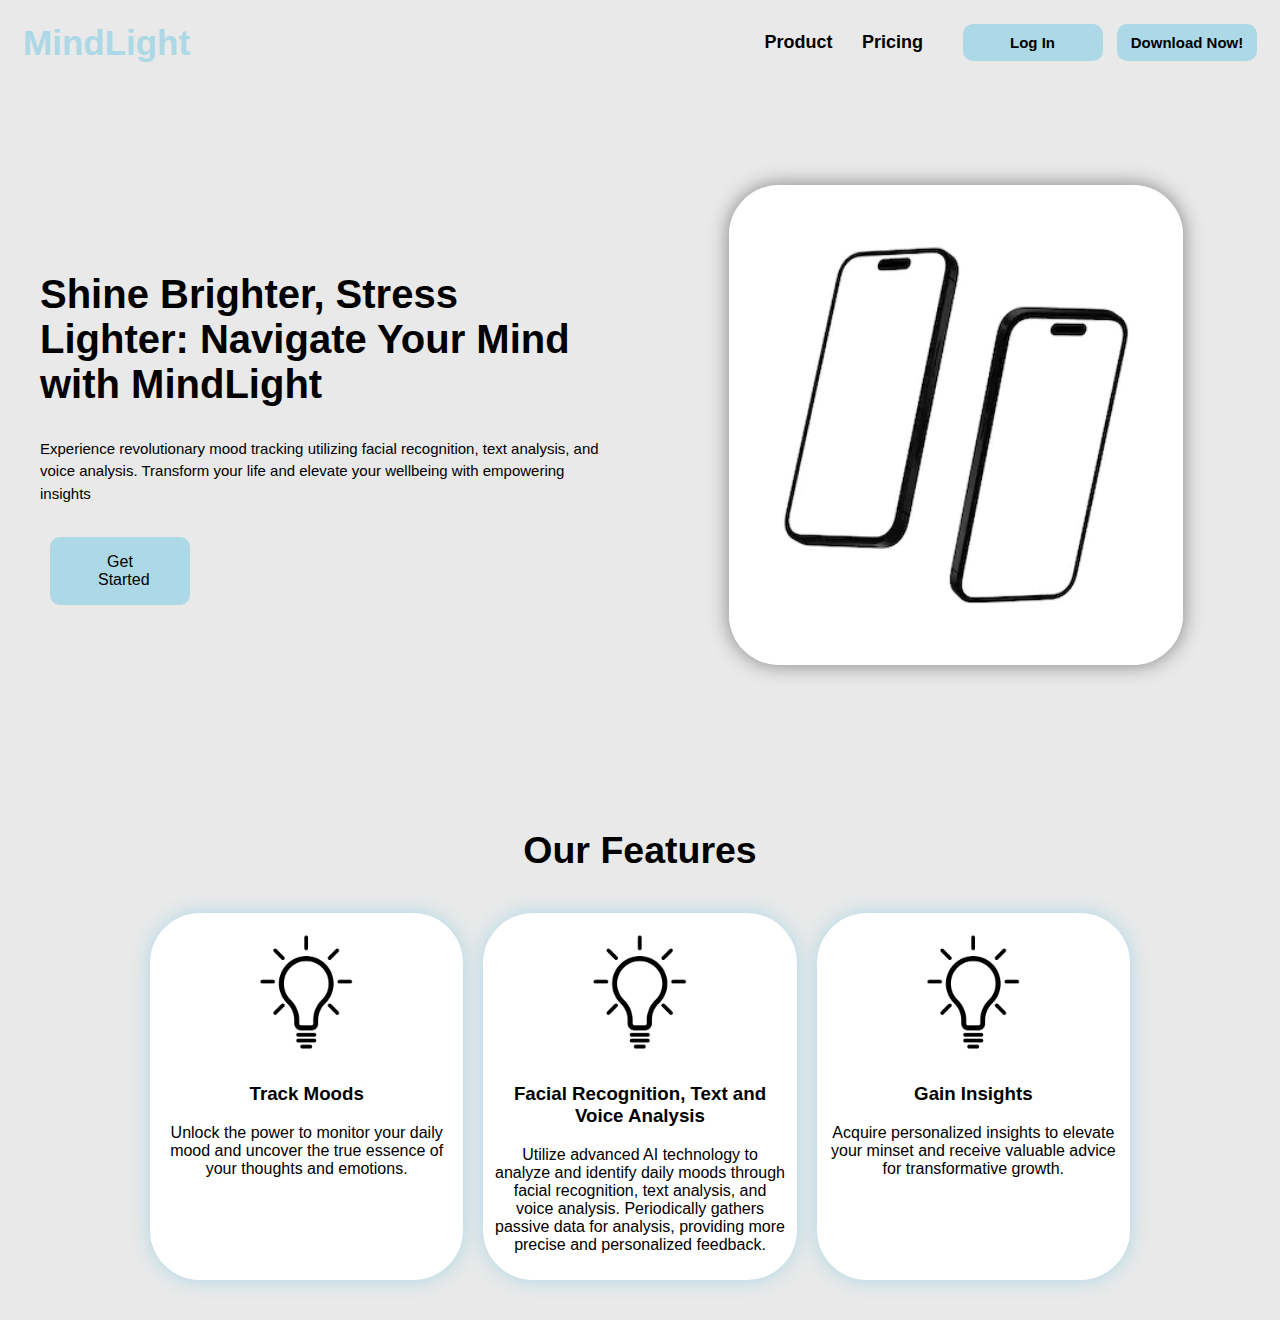
==== index.html @ 26758ea5 "updated" ====
<!DOCTYPE html>
<html>
<head>
    <link rel="stylesheet" href="styles.css">
</head>
<body>
    <nav class = "navbar">
        <div class = "navdiv">
            <div class = "logo"><a href = "#">MindLight</a>  </div>
            <ul>
                <li><a href = "#">Product</a></li>
                <li><a href = "#">Pricing</a></li>
                <button><a href = "#">Log In</a></button>
                <button><a href = "#">Download Now!</a></button>
            </ul>
        </div>
    </nav>

    <section class = "hero">
        <div class = "hero-container">
            <div class = "column-left">
                <h1>Shine Brighter, Stress Lighter: Navigate Your Mind with MindLight</h1>
                <p>Experience revolutionary mood tracking utilizing facial recognition, text analysis, and voice analysis. Transform your life and elevate your wellbeing with empowering insights</p>
                <button>Get Started</button>
            </div>
            <div class = "column-right">
                <img src ="images/iphone nontransparent.webp" alt = "mockup" class = "hero-image"/>
            </div>
        </div>
    </section>

    <div class = "wrapper">
        <header>
            <h2>Our Features</h2>
        </header>
        <section class = "columns">
            <div class = "column">
                <img src = "images/lightbulb transparent.png" alt = "lightbulb 2" class = "lightbulb-image"/>
                <h3>Track Moods</h3>
                <p>Unlock the power to monitor your daily mood and uncover the true essence of your thoughts and emotions. </p>
            </div>
            <div class = "column">
                <img src = "images/lightbulb transparent.png" alt = "lightbulb 1" class = "lightbulb-image"/>
                <h3>Facial Recognition, Text and Voice Analysis</h3>
                <p>Utilize advanced AI technology to analyze and identify daily moods through facial recognition, text analysis, and voice analysis. Periodically gathers passive data for analysis, providing more precise and personalized feedback.</p>
            </div>
            
            <div class = "column">
                <img src = "images/lightbulb transparent.png" alt = "lightbulb 3" class = "lightbulb-image"/>
                <h3>Gain Insights</h3>
                <p>Acquire personalized insights to elevate your minset and receive valuable advice for transformative growth.</p>
            </div>
        </section>
    </div>
    

</body>
</html>
---- styles.css ----
body {
    background-color: #E9E9E9;
}    
*{
    text-decoration: none;
    /* margin: 0; */
    /* padding: 0; */
    font-family:'Trebuchet MS', 'Lucida Sans Unicode', 'Lucida Grande', 'Lucida Sans', Arial, sans-serif ;
}
.navbar {
    /* background: white; */
    font-family:'Trebuchet MS', 'Lucida Sans Unicode', 'Lucida Grande', 'Lucida Sans', Arial, sans-serif;
    padding-right: 15px;
    padding-left: 15px;
}
.navdiv {
    display: flex;
    align-items: center;
    justify-content: space-between;
}
.logo a{
    font-size: 35px;
    font-weight: 600;
    color: lightblue;
}
li{
    list-style: none;
    display: inline-block;
}
li a{
    color: black;
    font-size: 18px;
    font-weight: bold;
    margin-right: 25px;
}
button{
    background-color: lightblue;
    margin-left: 10px;
    border-radius: 10px;
    padding: 10px;
    width: 140px;
    border: none;
}
button a{
    color: black;
    font-weight: bold;
    font-size: 15px;
}

.hero {
    /* background: white; */
}
.hero-container {
    display: grid;
    grid-template-columns: 1fr 1fr;
    height: 600px;
    padding: 3rem calc((100vw - 1300px) / 2);
    /* border: solid; */
}
.column-left {
    display: flex;
    flex-direction: column;
    justify-content: center;
    align-items: flex-start;
    color: black;
    padding: 0rem 2rem;
}
.column-left h1{
    margin-bottom: 1rem;
    font-size: 40px;
    font-weight: bold;
}
.column-left p{
    margin-bottom: 2rem;
    font-size: 15px;
    line-height: 1.5;
}
.column-left button{
    padding: 1rem 3rem;
    font-size: 1rem;
    border: none;
    color: black;
    background: lightblue;
    cursor: pointer;
    border: 50px;
    
}
.column-left button:hover{
    background: darkblue;
    color: white;
}
/* button {
    padding: 1rem 3rem;
    font-size: 1rem;
    border: none;
    color: black;
    background: lightblue;
    cursor: pointer;
    border: 50px;
} */
/* button:hover {
    background: darkblue;
    color: white;
} */
.column-right{
    display: flex;
    justify-content: center;
    align-items: center;
    padding: 0rem 2rem;
    /* border-style: solid; */
}
.hero-image {
    width: 80%;
    height: 80%;
    box-shadow: 0px 0px 20px gray;
    border-radius: 50px;
}

@media screen and (max-width: 100px){
    .hero-container {
        grid-template-columns: 1fr;
    }
}

.wrapper {
    padding: 5px;
    max-width: 1000px;
    width: 95%;
    margin: 20px auto;
}

.wrapper header{
    padding: 0 15px;
    text-align: center;
    font-size: 25px;
}
.columns {
    display: flex;
    flex-flow: row wrap;
    justify-content: center;
    margin: 5px 0
}
.column {
    flex: 1;
    margin: 10px;
    padding: 10px;
    text-align: center;
    background: white;
    transition: 0.3s;
    border-radius: 50px;
    box-shadow: 0px 0px 20px lightblue;
}
.column h3{
    justify-content: center;

}
.lightbulb-image {
    width: 40%;
}
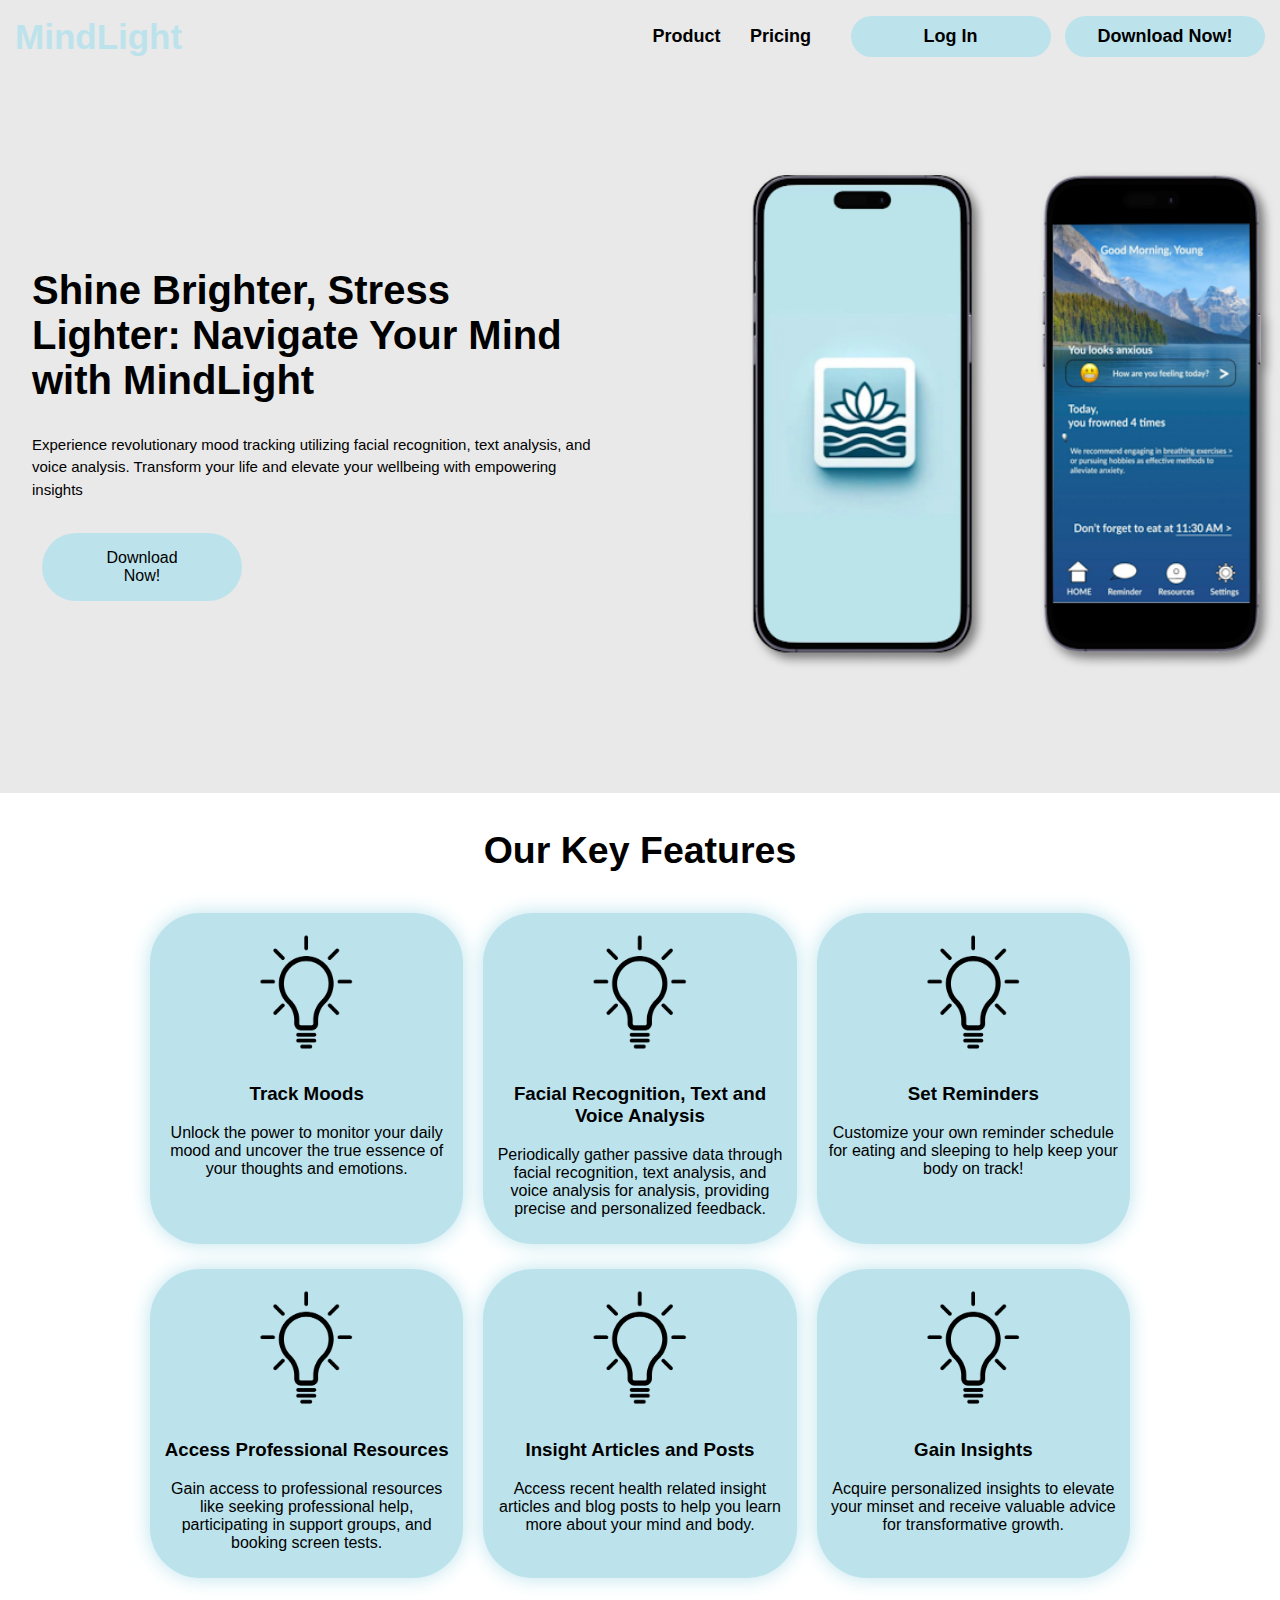
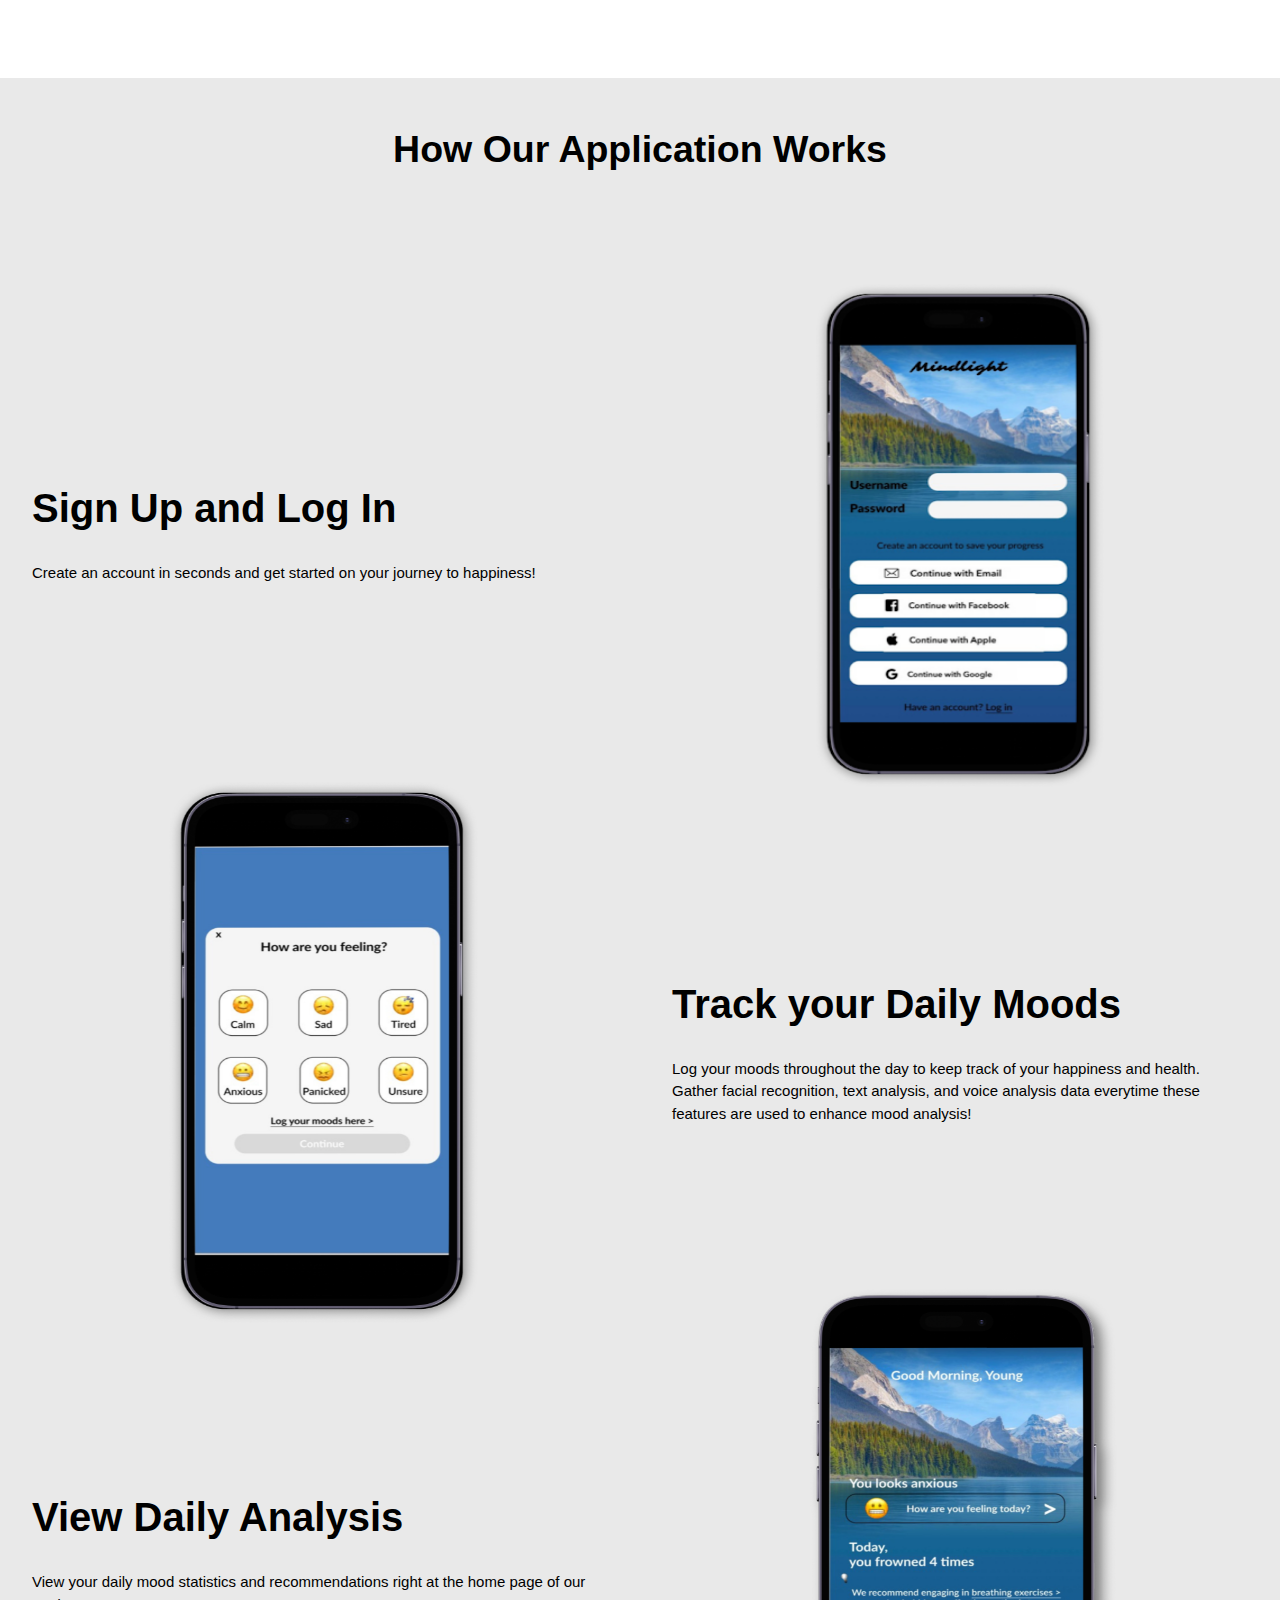
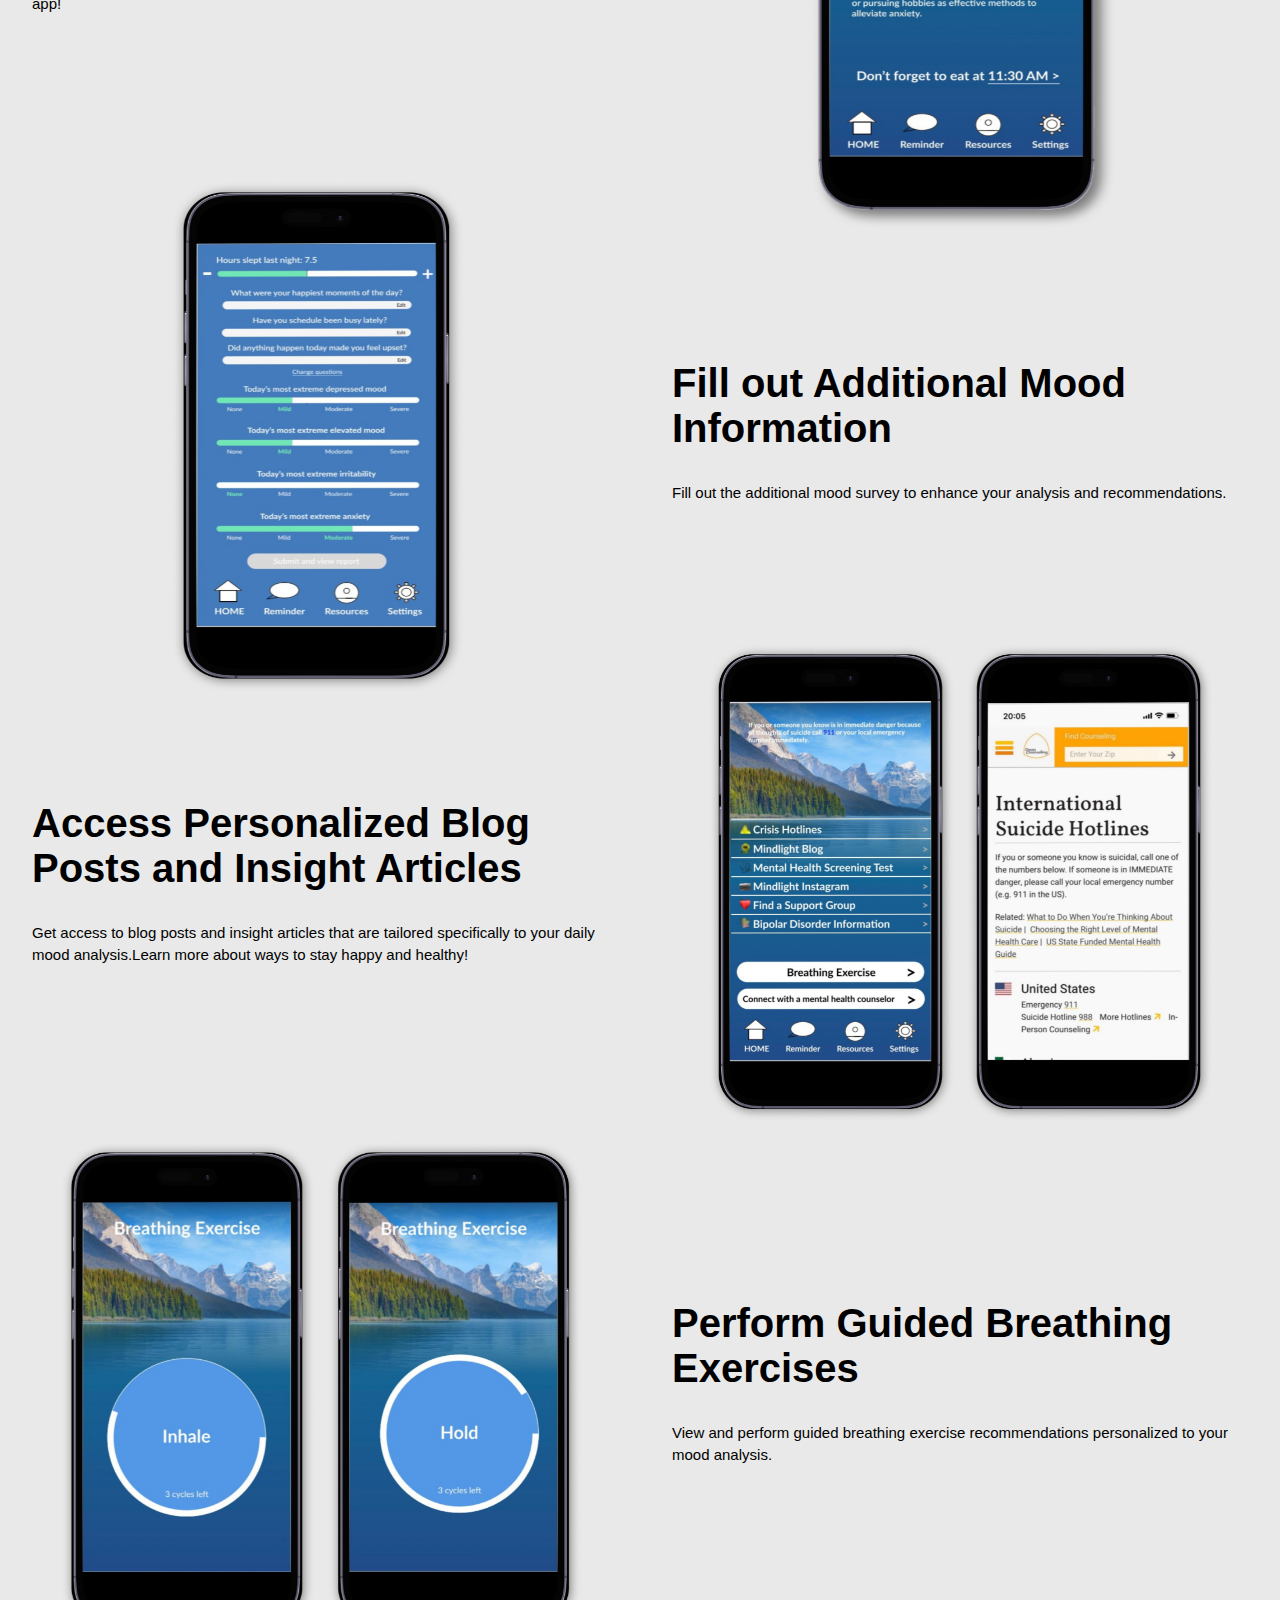
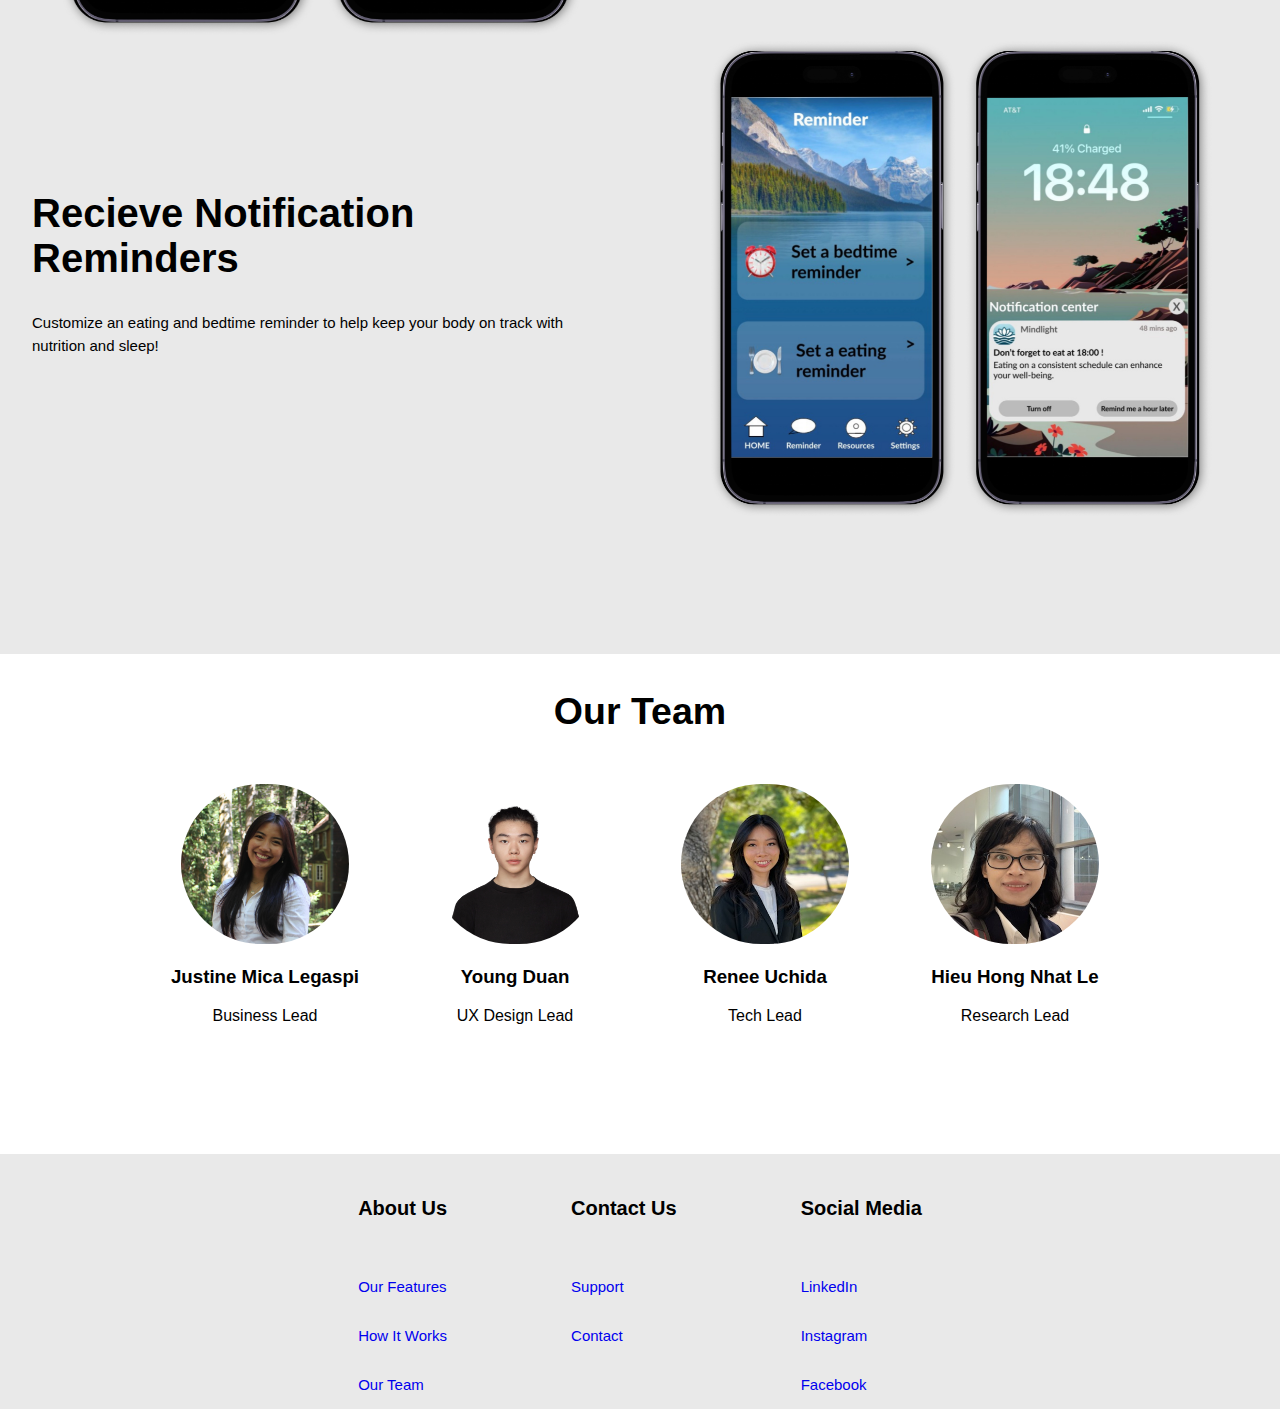
==== commit 828ba956: "updated" ====
--- a/index.html
+++ b/index.html
@@ -1,58 +1,326 @@
 <!DOCTYPE html>
 <html>
-<head>
-    <link rel="stylesheet" href="styles.css">
-</head>
-<body>
-    <nav class = "navbar">
-        <div class = "navdiv">
-            <div class = "logo"><a href = "#">MindLight</a>  </div>
-            <ul>
-                <li><a href = "#">Product</a></li>
-                <li><a href = "#">Pricing</a></li>
-                <button><a href = "#">Log In</a></button>
-                <button><a href = "#">Download Now!</a></button>
-            </ul>
-        </div>
+  <head>
+    <link rel="stylesheet" href="CSS/styles.css" />
+  </head>
+  <body>
+    <nav class="navbar">
+      <div class="navdiv">
+        <div class="logo"><a href="#">MindLight</a></div>
+        <ul>
+          <li><a href="#">Product</a></li>
+          <li><a href="#">Pricing</a></li>
+          <button><a href="#">Log In</a></button>
+          <button><a href="#">Download Now!</a></button>
+        </ul>
+      </div>
     </nav>
 
-    <section class = "hero">
-        <div class = "hero-container">
-            <div class = "column-left">
-                <h1>Shine Brighter, Stress Lighter: Navigate Your Mind with MindLight</h1>
-                <p>Experience revolutionary mood tracking utilizing facial recognition, text analysis, and voice analysis. Transform your life and elevate your wellbeing with empowering insights</p>
-                <button>Get Started</button>
-            </div>
-            <div class = "column-right">
-                <img src ="images/iphone nontransparent.webp" alt = "mockup" class = "hero-image"/>
-            </div>
-        </div>
+    <section class="hero">
+      <div class="hero-container">
+        <div class="column-left">
+          <h1>
+            Shine Brighter, Stress Lighter: Navigate Your Mind with MindLight
+          </h1>
+          <p>
+            Experience revolutionary mood tracking utilizing facial recognition,
+            text analysis, and voice analysis. Transform your life and elevate
+            your wellbeing with empowering insights
+          </p>
+          <button>Download Now!</button>
+        </div>
+        <div class="column-right">
+          <img
+            src="images/mindlight hero.png"
+            alt="mockup"
+            class="hero-image"
+          />
+        </div>
+      </div>
     </section>
 
-    <div class = "wrapper">
+    <div class="container">
+      <div class="wrapper">
         <header>
-            <h2>Our Features</h2>
+          <h2>Our Key Features</h2>
         </header>
-        <section class = "columns">
-            <div class = "column">
-                <img src = "images/lightbulb transparent.png" alt = "lightbulb 2" class = "lightbulb-image"/>
-                <h3>Track Moods</h3>
-                <p>Unlock the power to monitor your daily mood and uncover the true essence of your thoughts and emotions. </p>
-            </div>
-            <div class = "column">
-                <img src = "images/lightbulb transparent.png" alt = "lightbulb 1" class = "lightbulb-image"/>
-                <h3>Facial Recognition, Text and Voice Analysis</h3>
-                <p>Utilize advanced AI technology to analyze and identify daily moods through facial recognition, text analysis, and voice analysis. Periodically gathers passive data for analysis, providing more precise and personalized feedback.</p>
-            </div>
-            
-            <div class = "column">
-                <img src = "images/lightbulb transparent.png" alt = "lightbulb 3" class = "lightbulb-image"/>
-                <h3>Gain Insights</h3>
-                <p>Acquire personalized insights to elevate your minset and receive valuable advice for transformative growth.</p>
-            </div>
+        <section class="columns">
+          <div class="column">
+            <img
+              src="images/lightbulb transparent.png"
+              alt="lightbulb 2"
+              class="lightbulb-image"
+            />
+            <h3>Track Moods</h3>
+            <p>
+              Unlock the power to monitor your daily mood and uncover the true
+              essence of your thoughts and emotions.
+            </p>
+          </div>
+          <div class="column">
+            <img
+              src="images/lightbulb transparent.png"
+              alt="lightbulb 1"
+              class="lightbulb-image"
+            />
+            <h3>Facial Recognition, Text and Voice Analysis</h3>
+            <p>
+              Periodically gather passive data through facial recognition, text
+              analysis, and voice analysis for analysis, providing precise and
+              personalized feedback.
+            </p>
+          </div>
+
+          <div class="column">
+            <img
+              src="images/lightbulb transparent.png"
+              alt="lightbulb 3"
+              class="lightbulb-image"
+            />
+            <h3>Set Reminders</h3>
+            <p>
+              Customize your own reminder schedule for eating and sleeping to
+              help keep your body on track!
+            </p>
+          </div>
         </section>
+
+        <section class="columns">
+          <div class="column">
+            <img
+              src="images/lightbulb transparent.png"
+              alt="lightbulb 2"
+              class="lightbulb-image"
+            />
+            <h3>Access Professional Resources</h3>
+            <p>
+              Gain access to professional resources like seeking professional
+              help, participating in support groups, and booking screen tests.
+            </p>
+          </div>
+          <div class="column">
+            <img
+              src="images/lightbulb transparent.png"
+              alt="lightbulb 1"
+              class="lightbulb-image"
+            />
+            <h3>Insight Articles and Posts</h3>
+            <p>
+              Access recent health related insight articles and blog posts to
+              help you learn more about your mind and body.
+            </p>
+          </div>
+
+          <div class="column">
+            <img
+              src="images/lightbulb transparent.png"
+              alt="lightbulb 3"
+              class="lightbulb-image"
+            />
+            <h3>Gain Insights</h3>
+            <p>
+              Acquire personalized insights to elevate your minset and receive
+              valuable advice for transformative growth.
+            </p>
+          </div>
+        </section>
+      </div>
     </div>
-    
-
-</body>
-</html>+
+    <section class="flow">
+      <header>
+        <h2>How Our Application Works</h2>
+      </header>
+      <div class="flow-container">
+        <div class="flow-left">
+          <h1>Sign Up and Log In</h1>
+          <p>
+            Create an account in seconds and get started on your journey to
+            happiness!
+          </p>
+        </div>
+        <div class="flow-right">
+          <img
+            src="images/mindlight login screenshot.png"
+            alt="mockup"
+            class="flow-image"
+          />
+        </div>
+      </div>
+
+      <div class="flow-container">
+        <div class="flow-right">
+          <img
+            src="images/mindlight track.png"
+            alt="mockup"
+            class="flow-image"
+          />
+        </div>
+        <div class="flow-left">
+          <h1>Track your Daily Moods</h1>
+          <p>
+            Log your moods throughout the day to keep track of your happiness
+            and health. Gather facial recognition, text analysis, and voice
+            analysis data everytime these features are used to enhance mood
+            analysis!
+          </p>
+        </div>
+      </div>
+
+      <div class="flow-container">
+        <div class="flow-left">
+          <h1>View Daily Analysis</h1>
+          <p>
+            View your daily mood statistics and recommendations right at the
+            home page of our app!
+          </p>
+        </div>
+        <div class="flow-right">
+          <img
+            src="images/mindlight homescreen screenshot.png"
+            alt="mockup"
+            class="flow-image"
+          />
+        </div>
+      </div>
+
+      <div class="flow-container">
+        <div class="flow-right">
+          <img
+            src="images/mindlight extra survey screenshot.png"
+            alt="mockup"
+            class="flow-image"
+          />
+        </div>
+        <div class="flow-left">
+          <h1>Fill out Additional Mood Information</h1>
+          <p>
+            Fill out the additional mood survey to enhance your analysis and
+            recommendations.
+          </p>
+        </div>
+      </div>
+
+      <div class="flow-container">
+        <div class="flow-left">
+          <h1>Access Personalized Blog Posts and Insight Articles</h1>
+          <p>
+            Get access to blog posts and insight articles that are tailored
+            specifically to your daily mood analysis.Learn more about ways to
+            stay happy and healthy!
+          </p>
+        </div>
+        <div class="flow-right">
+          <img
+            src="images/mindlight resources screenshot.png"
+            alt="mockup"
+            class="flow-image-big"
+          />
+        </div>
+      </div>
+
+      <div class="flow-container">
+        <div class="flow-right">
+          <img
+            src="images/mindlight breathing screenshot.png"
+            alt="mockup"
+            class="flow-image-big"
+          />
+        </div>
+        <div class="flow-left">
+          <h1>Perform Guided Breathing Exercises</h1>
+          <p>
+            View and perform guided breathing exercise recommendations
+            personalized to your mood analysis.
+          </p>
+        </div>
+      </div>
+
+      <div class="flow-container">
+        <div class="flow-left">
+          <h1>Recieve Notification Reminders</h1>
+          <p>
+            Customize an eating and bedtime reminder to help keep your body on
+            track with nutrition and sleep!
+          </p>
+        </div>
+        <div class="flow-right">
+          <img
+            src="images/mindlight notification screenshot.png"
+            alt="mockup"
+            class="flow-image-big"
+          />
+        </div>
+      </div>
+    </section>
+
+    <div class="team-container">
+      <div class="team">
+        <header>
+          <h2>Our Team</h2>
+        </header>
+        <section class="cols">
+          <div class="col">
+            <img
+              src="images/mindlight mm.jpg"
+              alt="profile image 1"
+              class="profile-image"
+            />
+            <h3>Justine Mica Legaspi</h3>
+            <p>Business Lead</p>
+          </div>
+          <div class="col">
+            <img
+              src="images/mindlight y.JPG"
+              alt="profile image 2"
+              class="profile-image"
+            />
+            <h3>Young Duan</h3>
+            <p>UX Design Lead</p>
+          </div>
+
+          <div class="col">
+            <img
+              src="images/mindlight r.jpg"
+              alt="profile image 3"
+              class="profile-image"
+            />
+            <h3>Renee Uchida</h3>
+            <p>Tech Lead</p>
+          </div>
+          <div class="col">
+            <img
+              src="images/mindlight hh.jpg"
+              alt="profile image 4"
+              class="profile-image"
+            />
+            <h3>Hieu Hong Nhat Le</h3>
+            <p>Research Lead</p>
+          </div>
+        </section>
+      </div>
+    </div>
+
+    <section class="footer">
+      <div class="container-footer">
+        <div class="box">
+          <h4>About Us</h4>
+          <a href="#">Our Features</a>
+          <a href="#">How It Works</a>
+          <a href="#">Our Team</a>
+        </div>
+        <div class="box">
+          <h4>Contact Us</h4>
+          <a href="#">Support</a>
+          <a href="#">Contact</a>
+        </div>
+        <div class="box">
+          <h4>Social Media</h4>
+          <a href="#">LinkedIn</a>
+          <a href="#">Instagram</a>
+          <a href="#">Facebook</a>
+        </div>
+      </div>
+    </section>
+  </body>
+</html>
--- a/CSS/styles.css
+++ b/CSS/styles.css
@@ -0,0 +1,310 @@
+
+body {
+    background-color: #E9E9E9;
+    margin: 0;
+    padding: 0;
+    box-sizing: border-box;
+}    
+*{
+    text-decoration: none;
+    /* margin: 0; */
+    /* padding: 0; */
+    font-family:'Trebuchet MS', 'Lucida Sans Unicode', 'Lucida Grande', 'Lucida Sans', Arial, sans-serif ;
+}
+.navbar {
+    /* background: white; */
+    font-family:'Trebuchet MS', 'Lucida Sans Unicode', 'Lucida Grande', 'Lucida Sans', Arial, sans-serif;
+    padding-right: 15px;
+    padding-left: 15px;
+}
+.navdiv {
+    display: flex;
+    align-items: center;
+    justify-content: space-between;
+}
+.logo a{
+    font-size: 35px;
+    font-weight: 600;
+    color:#BCE3EC;
+}
+li{
+    list-style: none;
+    display: inline-block;
+}
+li a{
+    color: black;
+    font-size: 18px;
+    font-weight: bold;
+    margin-right: 25px;
+}
+button{
+    background-color: #BCE3EC;
+    margin-left: 10px;
+    border-radius: 50px;
+    padding: 10px;
+    width: 200px;
+    border: none;
+}
+button a{
+    color: black;
+    font-weight: bold;
+    font-size: 18px;
+}
+
+.hero {
+    /* background: white; */
+    height: 700px;
+}
+.hero-container {
+    display: grid;
+    grid-template-columns: 1fr 1fr;
+    height: 600px;
+    padding: 3rem calc((100vw - 1300px) / 2);
+    /* border: solid; */
+}
+.column-left {
+    display: flex;
+    flex-direction: column;
+    justify-content: center;
+    align-items: flex-start;
+    color: black;
+    padding: 0rem 2rem;
+}
+.column-left h1{
+    margin-bottom: 1rem;
+    font-size: 40px;
+    font-weight: bold;
+}
+.column-left p{
+    margin-bottom: 2rem;
+    font-size: 15px;
+    line-height: 1.5;
+}
+.column-left button{
+    padding: 1rem 3rem;
+    font-size: 1rem;
+    border: none;
+    color: black;
+    background:#BCE3EC;
+    cursor: pointer;
+    border: 50px;
+    
+}
+.column-left button:hover{
+    background: darkblue;
+    color: white;
+}
+/* button {
+    padding: 1rem 3rem;
+    font-size: 1rem;
+    border: none;
+    color: black;
+    background: lightblue;
+    cursor: pointer;
+    border: 50px;
+} */
+/* button:hover {
+    background: darkblue;
+    color: white;
+} */
+.column-right{
+    display: flex;
+    justify-content: center;
+    align-items: center;
+    padding: 0rem 2rem;
+    /* border-style: solid; */
+}
+.hero-image {
+    width: 100%;
+    height: 90%;
+    margin-left: 100px;
+    /* box-shadow: 0px 0px 20px gray;
+    border-radius: 50px; */
+}
+
+@media screen and (max-width: 100px){
+    .hero-container {
+        grid-template-columns: 1fr;
+    }
+}
+
+.container {
+    /* border-style: solid; */
+    width: 100%;
+    background-color: white;
+}
+
+.wrapper {
+    padding: 5px;
+    max-width: 1000px;
+    width: 95%;
+    margin: 20px auto;
+    height: 875px;
+    /* background-color: white; */
+    /* border: solid; */
+}
+
+.wrapper header{
+    padding: 0 15px;
+    text-align: center;
+    font-size: 25px;
+}
+.columns {
+    display: flex;
+    flex-flow: row wrap;
+    justify-content: center;
+    margin: 5px 0;
+    /* border-style: solid; */
+}
+.column {
+    flex: 1;
+    margin: 10px;
+    padding: 10px;
+    text-align: center;
+    background: white;
+    transition: 0.3s;
+    border-radius: 50px;
+    box-shadow: 0px 0px 20px #BCE3EC;
+    background-color: #BCE3EC;
+}
+.column h3{
+    justify-content: center;
+
+}
+.lightbulb-image {
+    width: 40%;
+}
+
+.flow {
+    margin-top: 50px;
+}
+
+.flow header {
+    padding: 0 15px;
+    text-align: center;
+    font-size: 25px;
+}
+
+.flow-container {
+    display: grid;
+    grid-template-columns: 1fr 1fr;
+    height: 400px;
+    padding: 3rem calc((100vw - 1300px) / 2);
+}
+
+.flow-left {
+    display: flex;
+    flex-direction: column;
+    justify-content: center;
+    align-items: flex-start;
+    color: black;
+    padding: 0rem 2rem;
+}
+.flow-left h1{
+    margin-bottom: 1rem;
+    font-size: 40px;
+    font-weight: bold;
+}
+.flow-left p{
+    margin-bottom: 2rem;
+    font-size: 15px;
+    line-height: 1.5;
+}
+.flow-right{
+    display: flex;
+    justify-content: center;
+    align-items: center;
+    padding: 0rem 2rem;
+    /* border-style: solid; */
+}
+.flow-image {
+    width: 60%;
+    height: 90%;
+    /* box-shadow: 0px 0px 20px gray;
+    border-radius: 50px; */
+}
+
+.flow-image-big {
+    width: 95%;
+    height: 100%;
+    /* box-shadow: 0px 0px 20px gray;
+    border-radius: 50px; */
+}
+
+.team-container {
+    /* border-style: solid; */
+    width: 100%;
+    background-color: white;
+    max-height: 500px;
+}
+
+.team {
+    padding: 5px;
+    max-width: 1000px;
+    width: 95%;
+    margin: 180px auto;
+    height: 500px;
+    /* border:solid; */
+    /* background-color: white; */
+    /* border: solid; */
+}
+
+.team header{
+    padding: 0 15px;
+    text-align: center;
+    font-size: 25px;
+}
+.cols {
+    display: flex;
+    flex-flow: row wrap;
+    justify-content: center;
+    margin: 5px 0;
+}
+.col {
+    flex: 1;
+    margin: 10px;
+    padding: 10px;
+    text-align: center;
+    /* background: white; */
+    transition: 0.3s;
+    /* border-radius: 100px;
+    box-shadow: 0px 0px 20px lightblue; */
+}
+.col h3{
+    justify-content: center;
+
+}
+.profile-image {
+    width: 80%;
+    height: 60%;
+    border-radius: 100px;;
+}
+
+.footer {
+    /* border: solid; */
+}
+
+.footer .container-footer {
+    display: flex;
+    flex-wrap: wrap;
+    gap: 1.5rem;
+    justify-content: center;
+}
+
+.footer .container-footer .box{
+    padding-left: 50px;
+    padding-right: 50px;;
+    flex: 1 1 25 rem;
+}
+
+.footer .container-footer .box h4{
+    color:black;
+    font-size: 20px;
+    padding: 1rem 0;
+}
+
+.footer .container-footer .box a{
+    display: block;
+    font-size: 15px;
+    padding: 1rem 0;
+}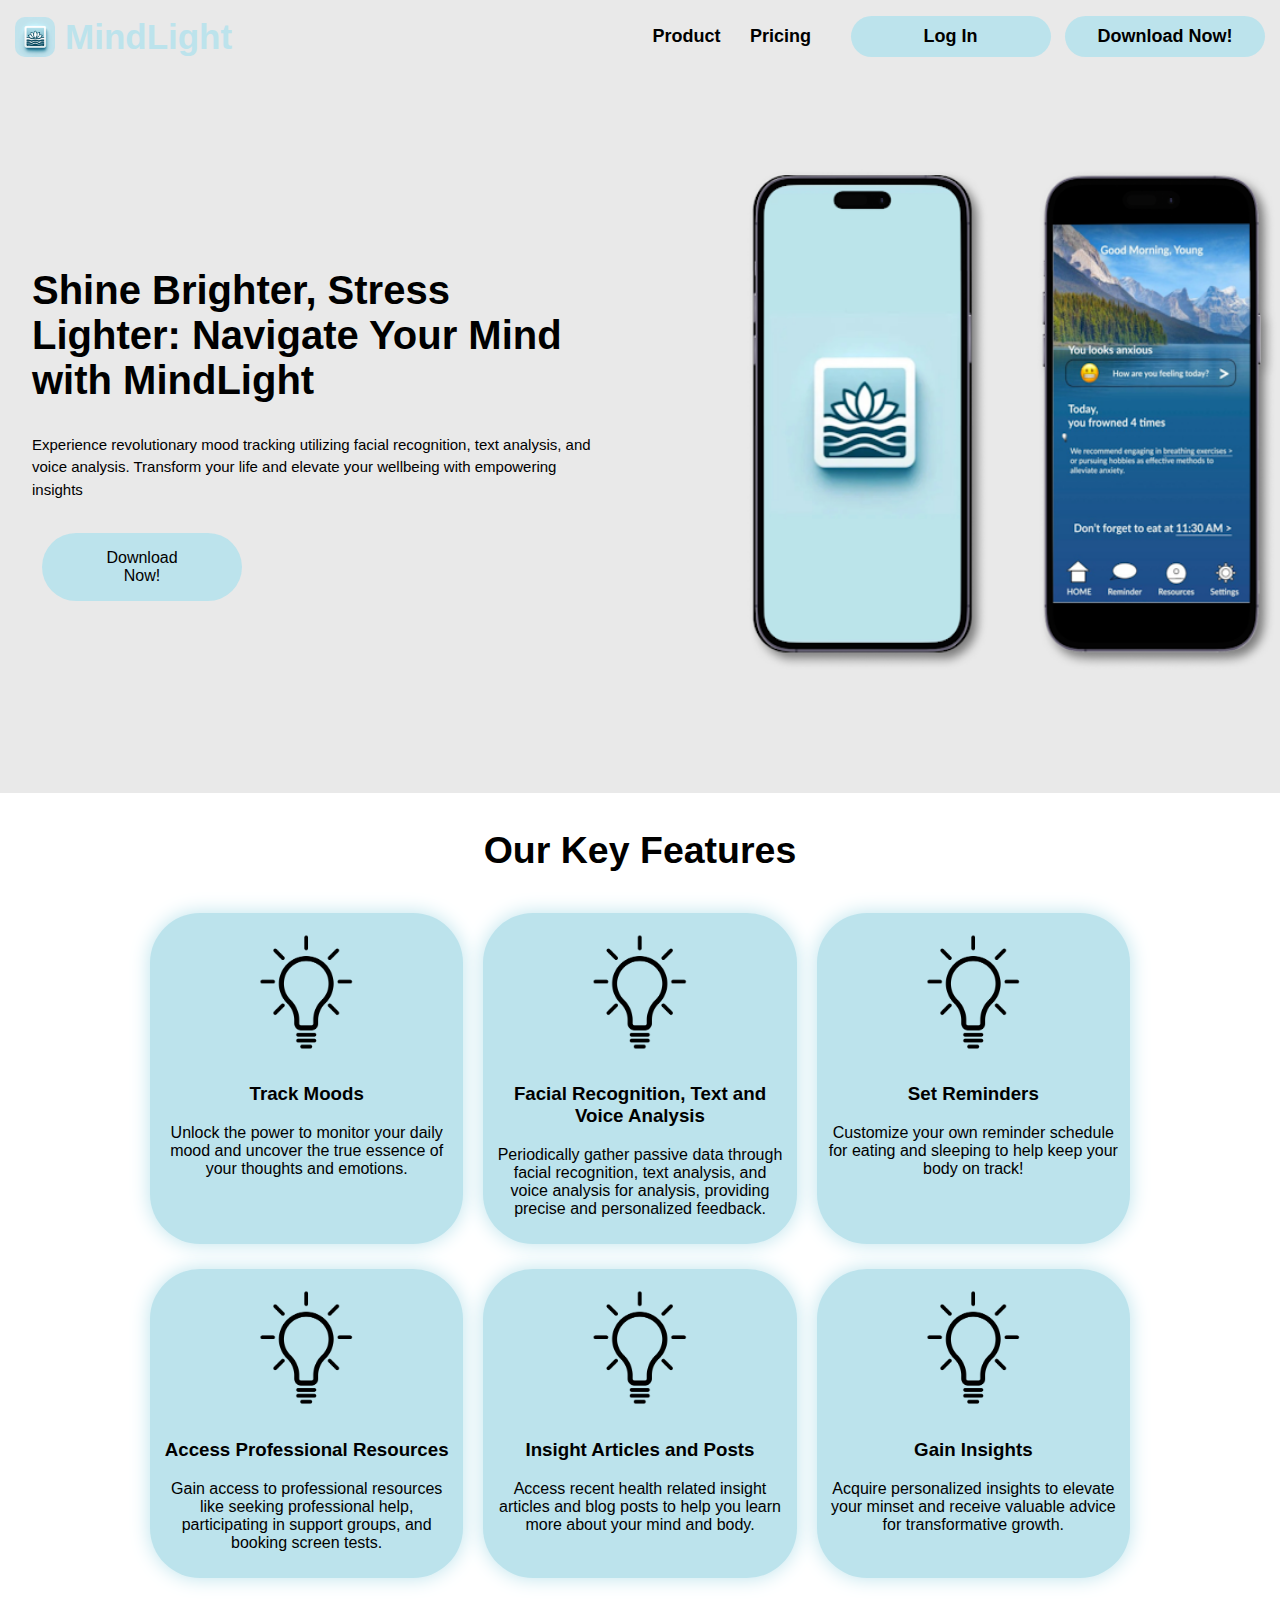
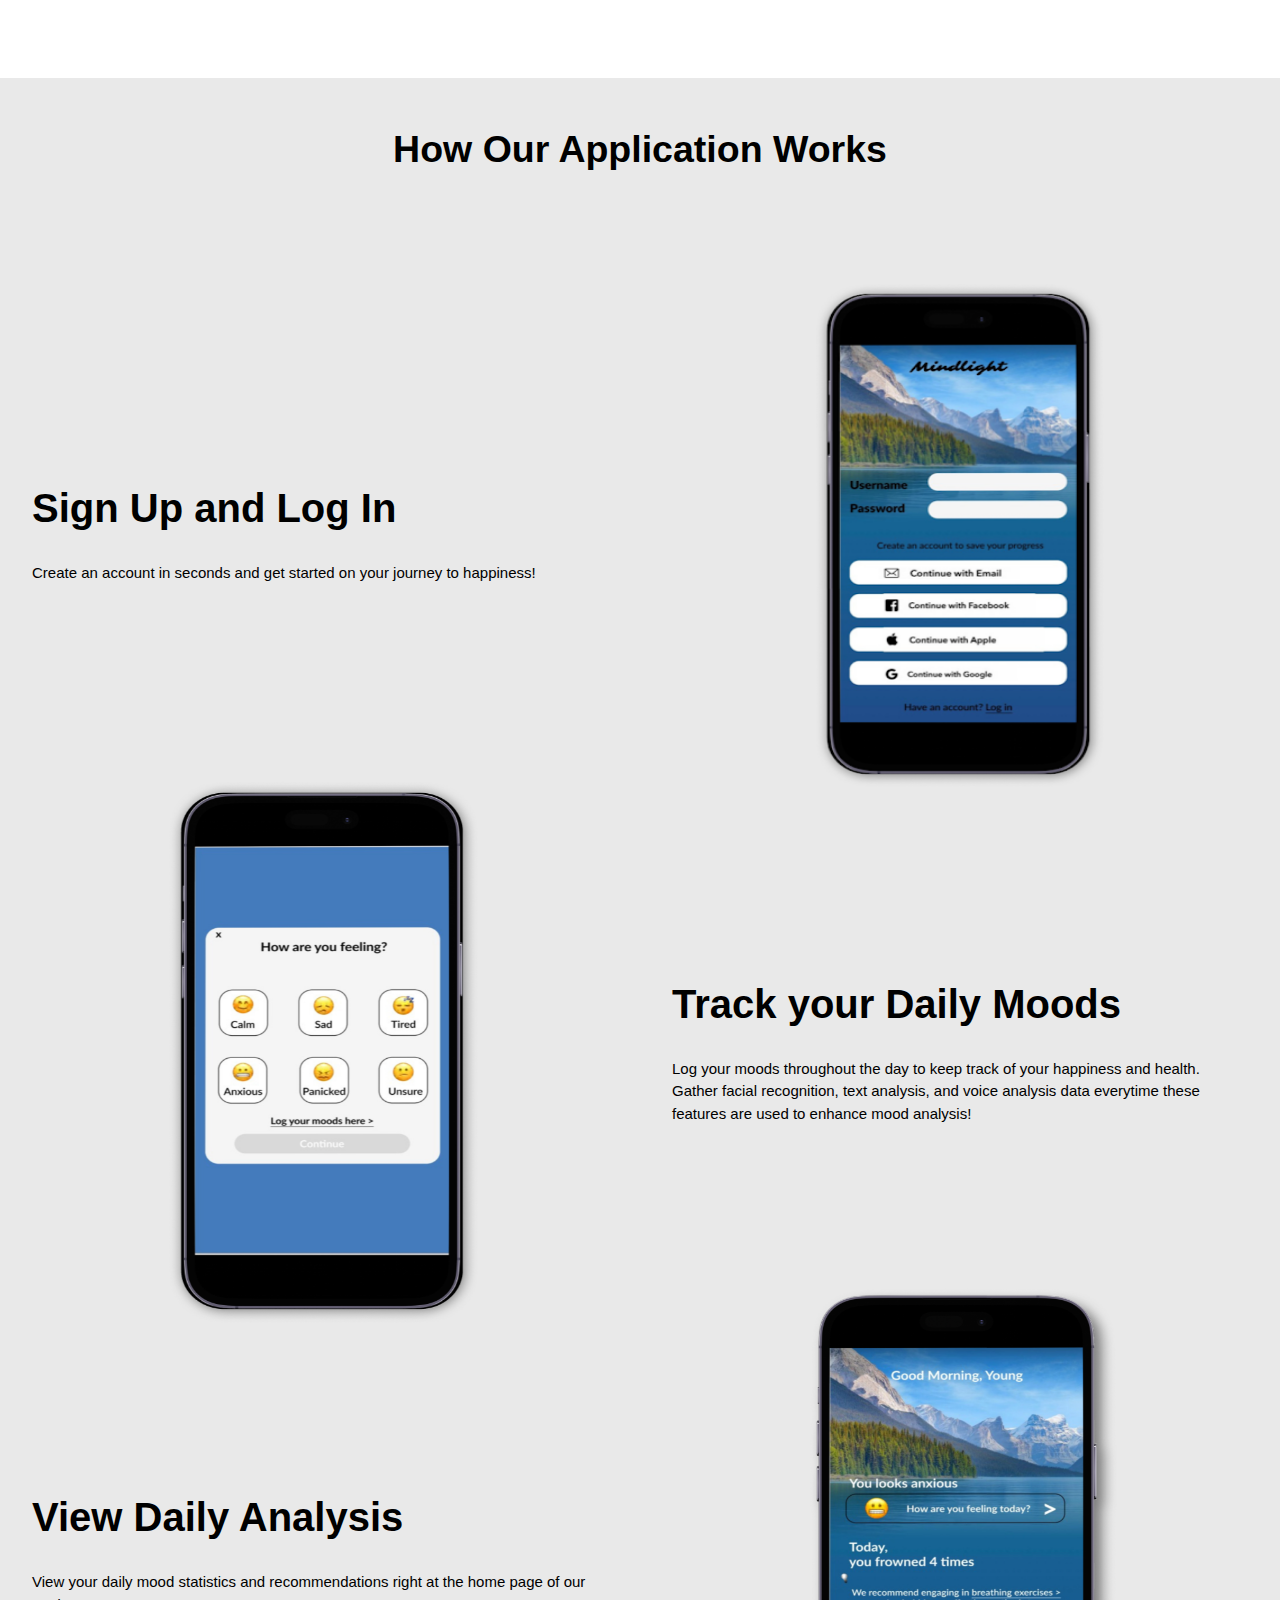
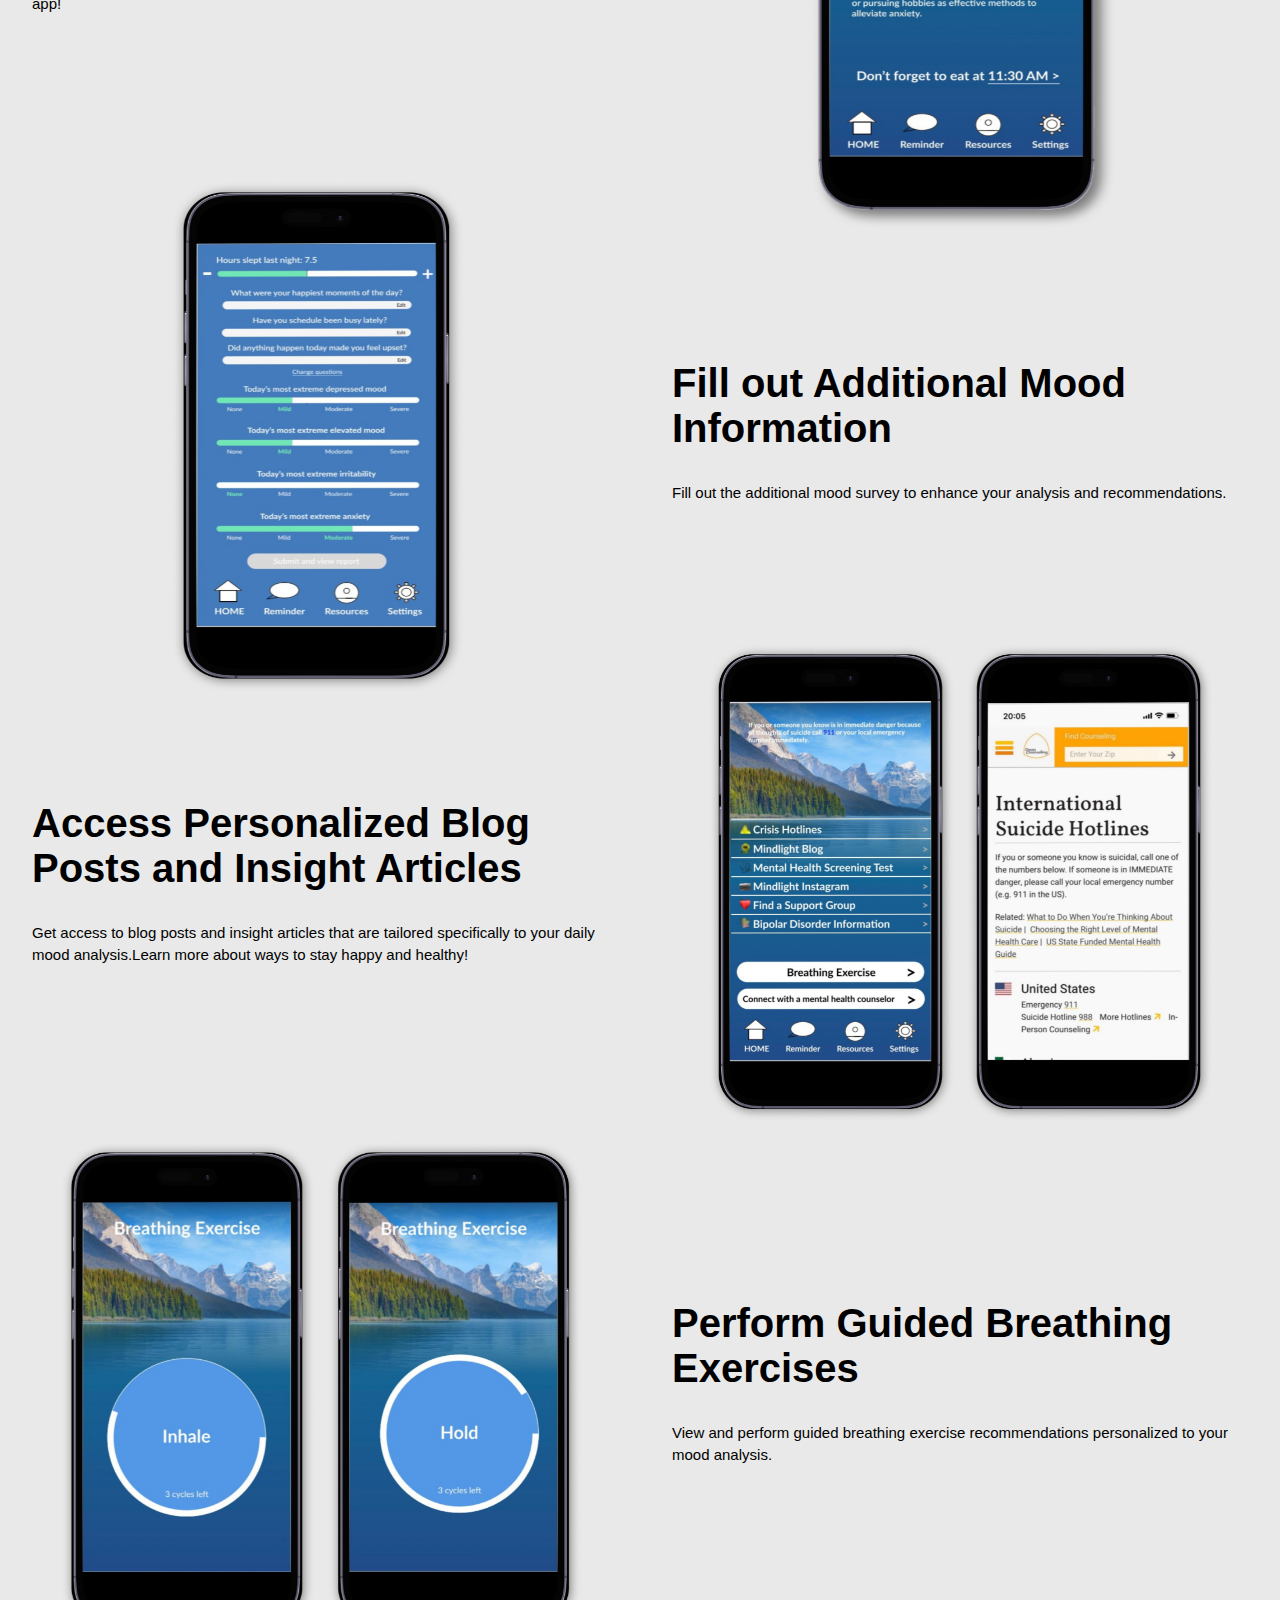
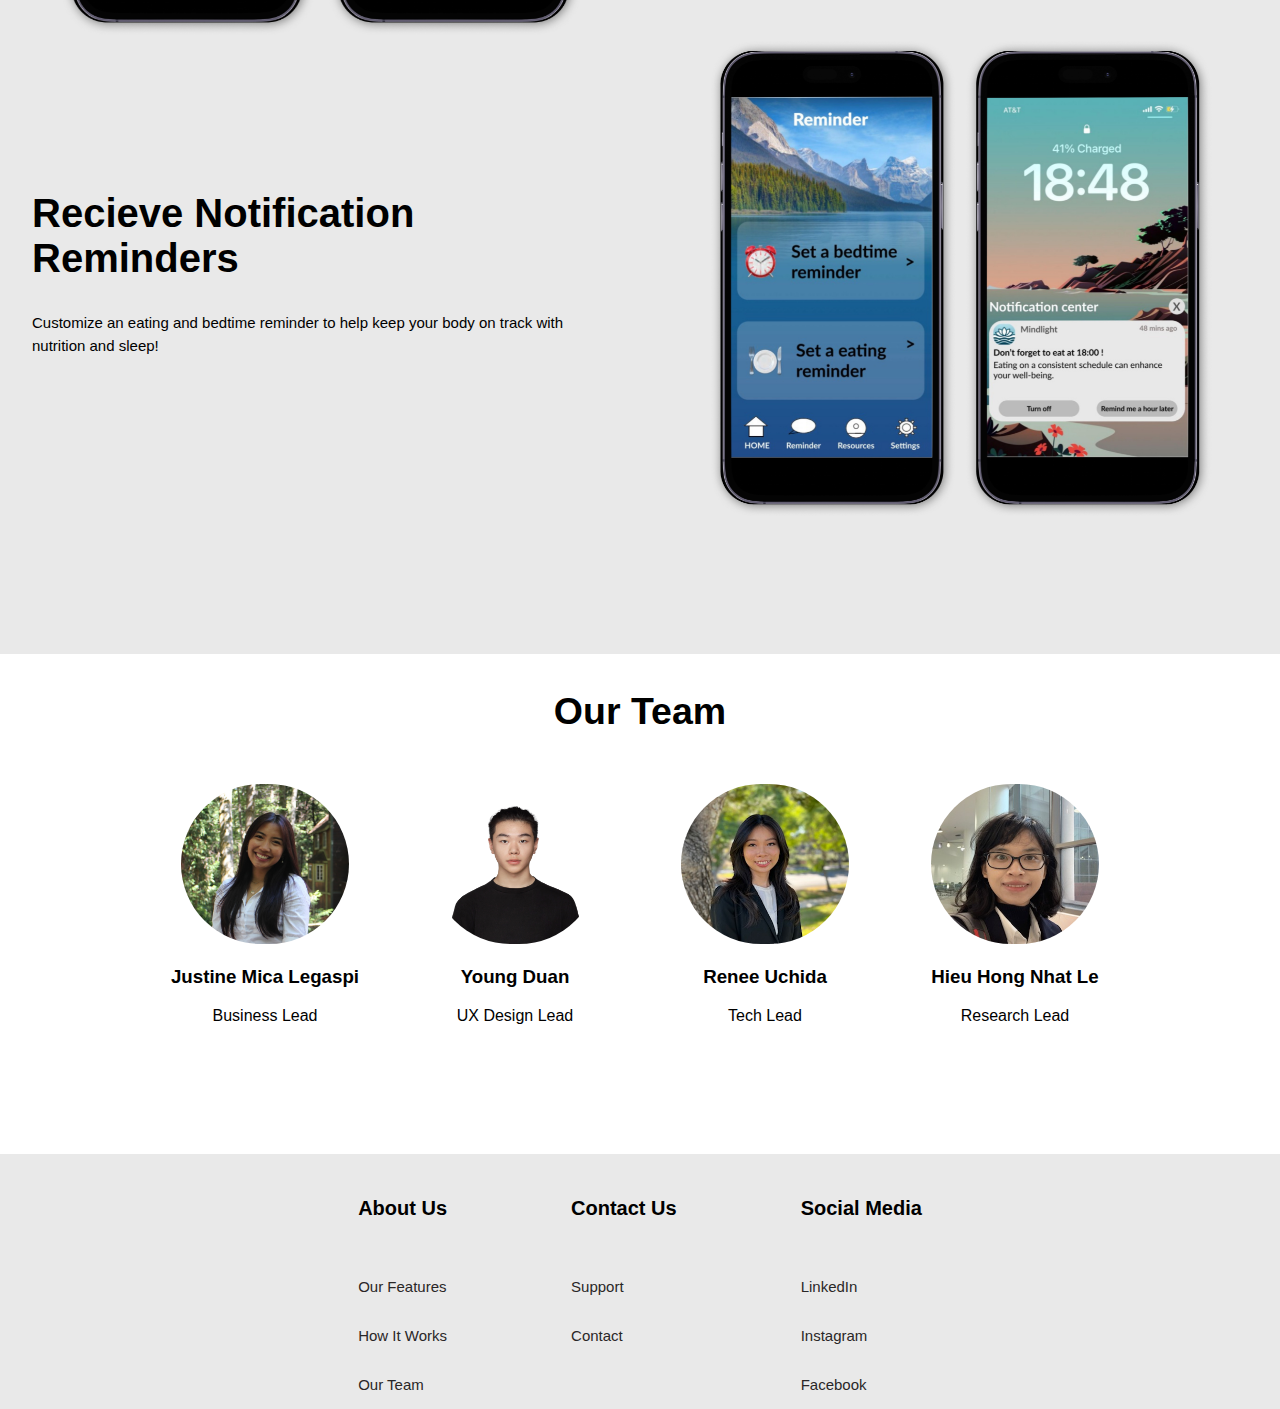
==== commit cf50ee34: "updated" ====
--- a/index.html
+++ b/index.html
@@ -6,7 +6,10 @@
   <body>
     <nav class="navbar">
       <div class="navdiv">
-        <div class="logo"><a href="#">MindLight</a></div>
+        <div class="logo">
+          <img src="images/mindlight logo.webp" alt="logo" class="logo-pic" />
+          <a href="#">MindLight</a>
+        </div>
         <ul>
           <li><a href="#">Product</a></li>
           <li><a href="#">Pricing</a></li>
--- a/CSS/styles.css
+++ b/CSS/styles.css
@@ -306,5 +306,18 @@
 .footer .container-footer .box a{
     display: block;
     font-size: 15px;
+    color: rgb(41, 39, 39);
     padding: 1rem 0;
+}
+
+.logo-pic{
+    max-width: 40px;
+    max-height: 40px;
+    border-radius: 10px;
+    margin-right: 10px;
+}
+
+.logo {
+    display: flex;
+    flex-wrap: wrap;
 }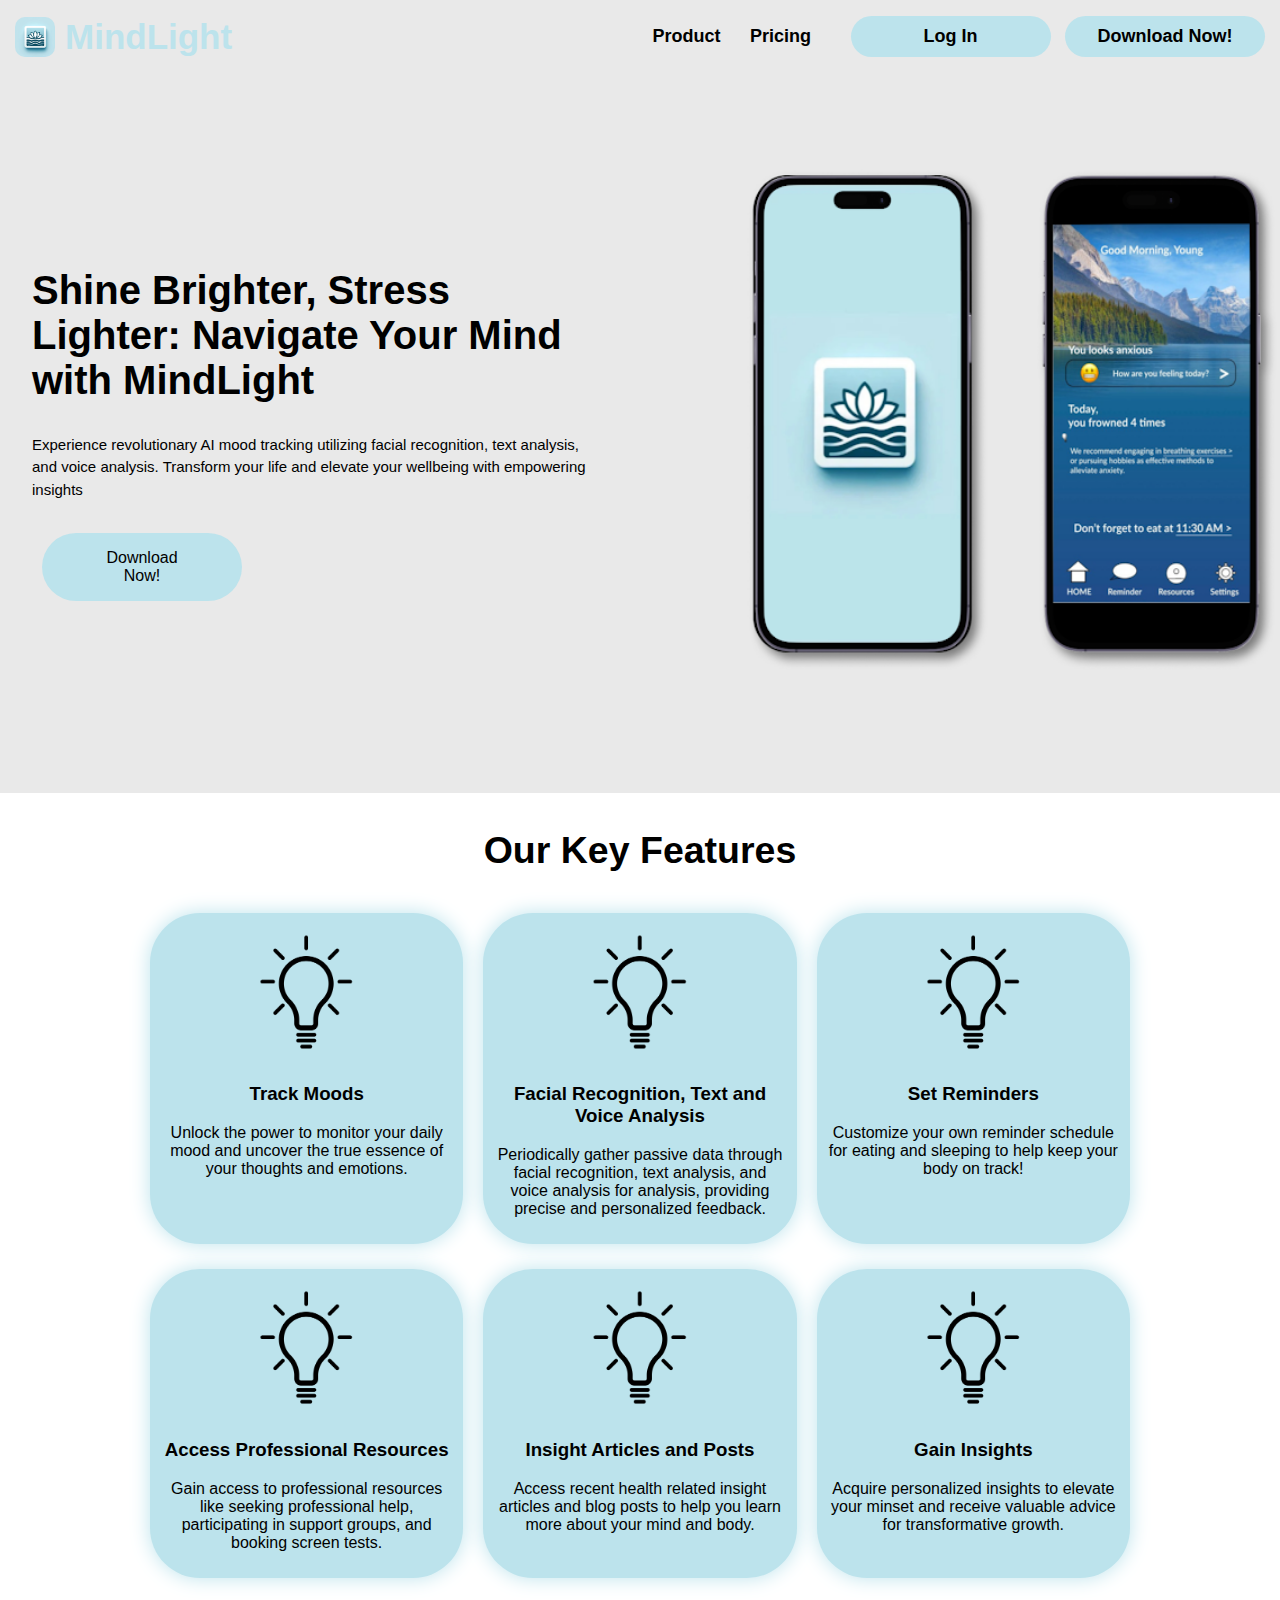
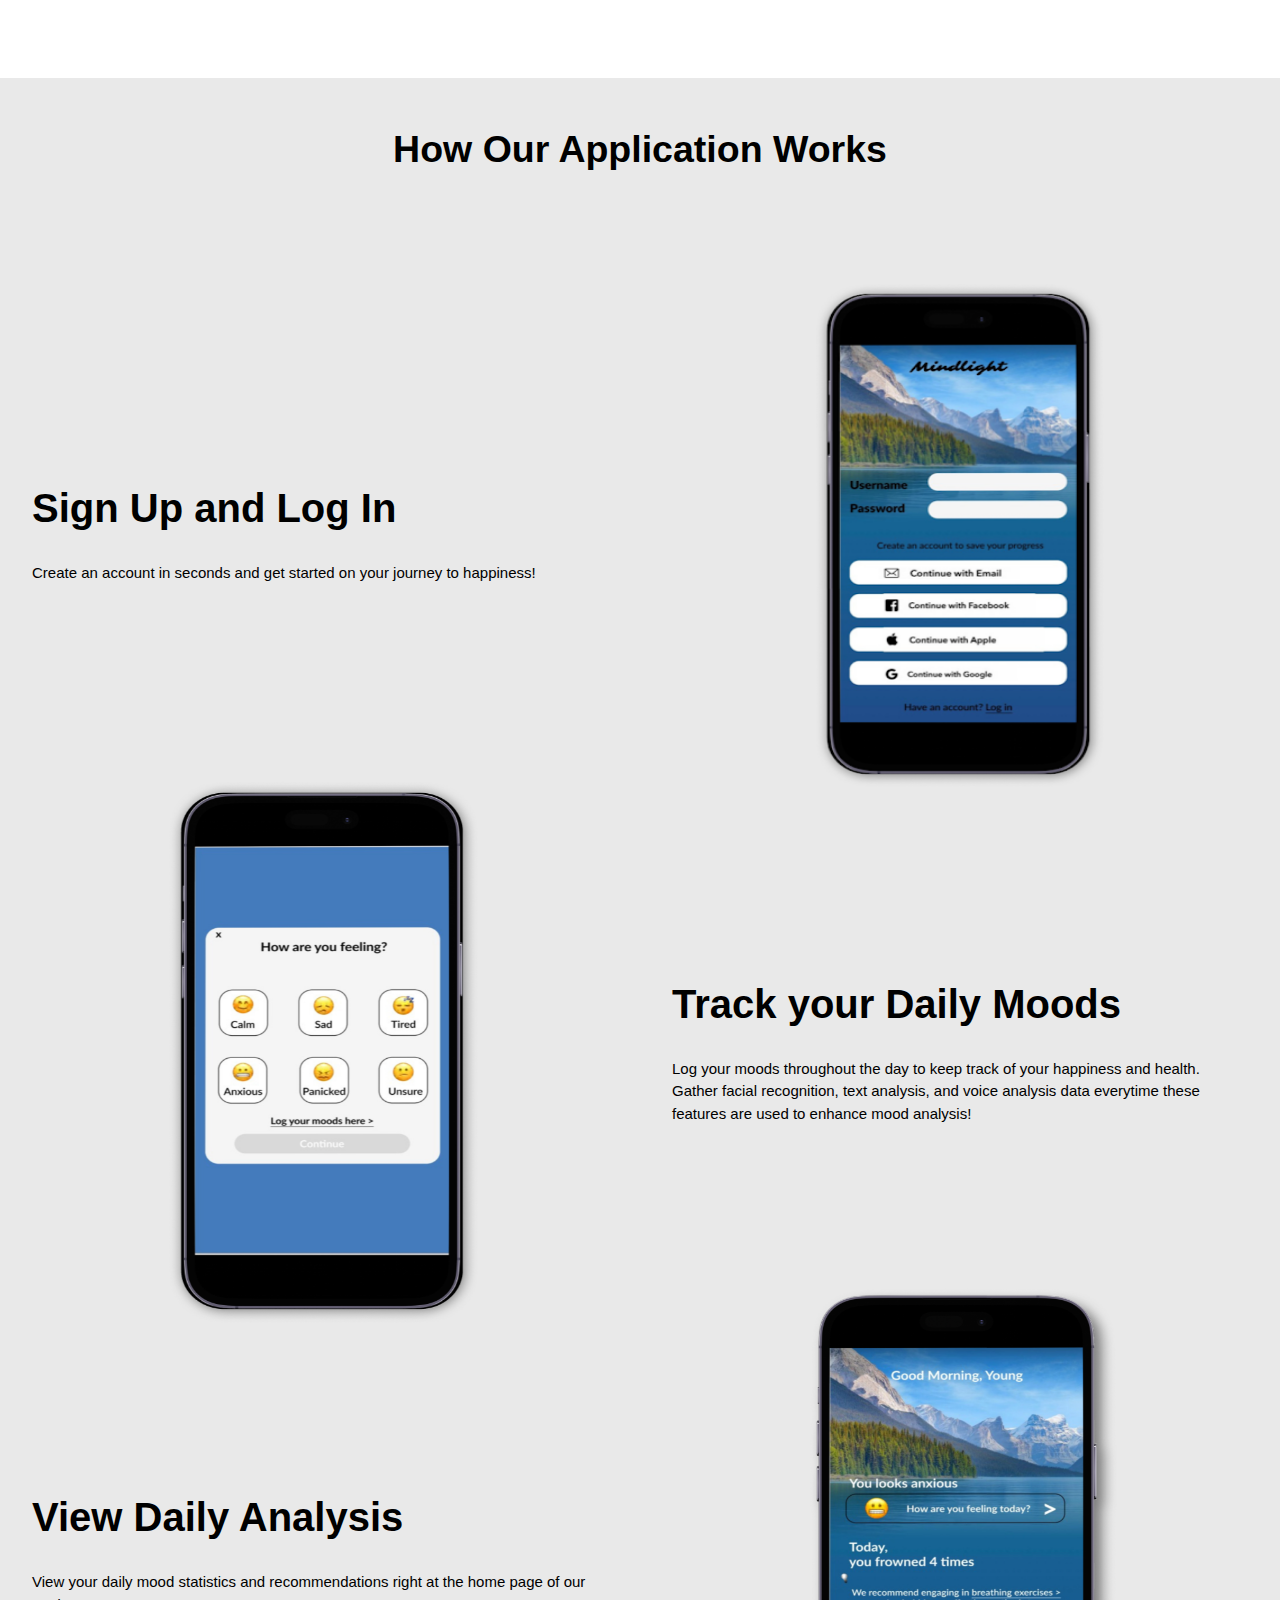
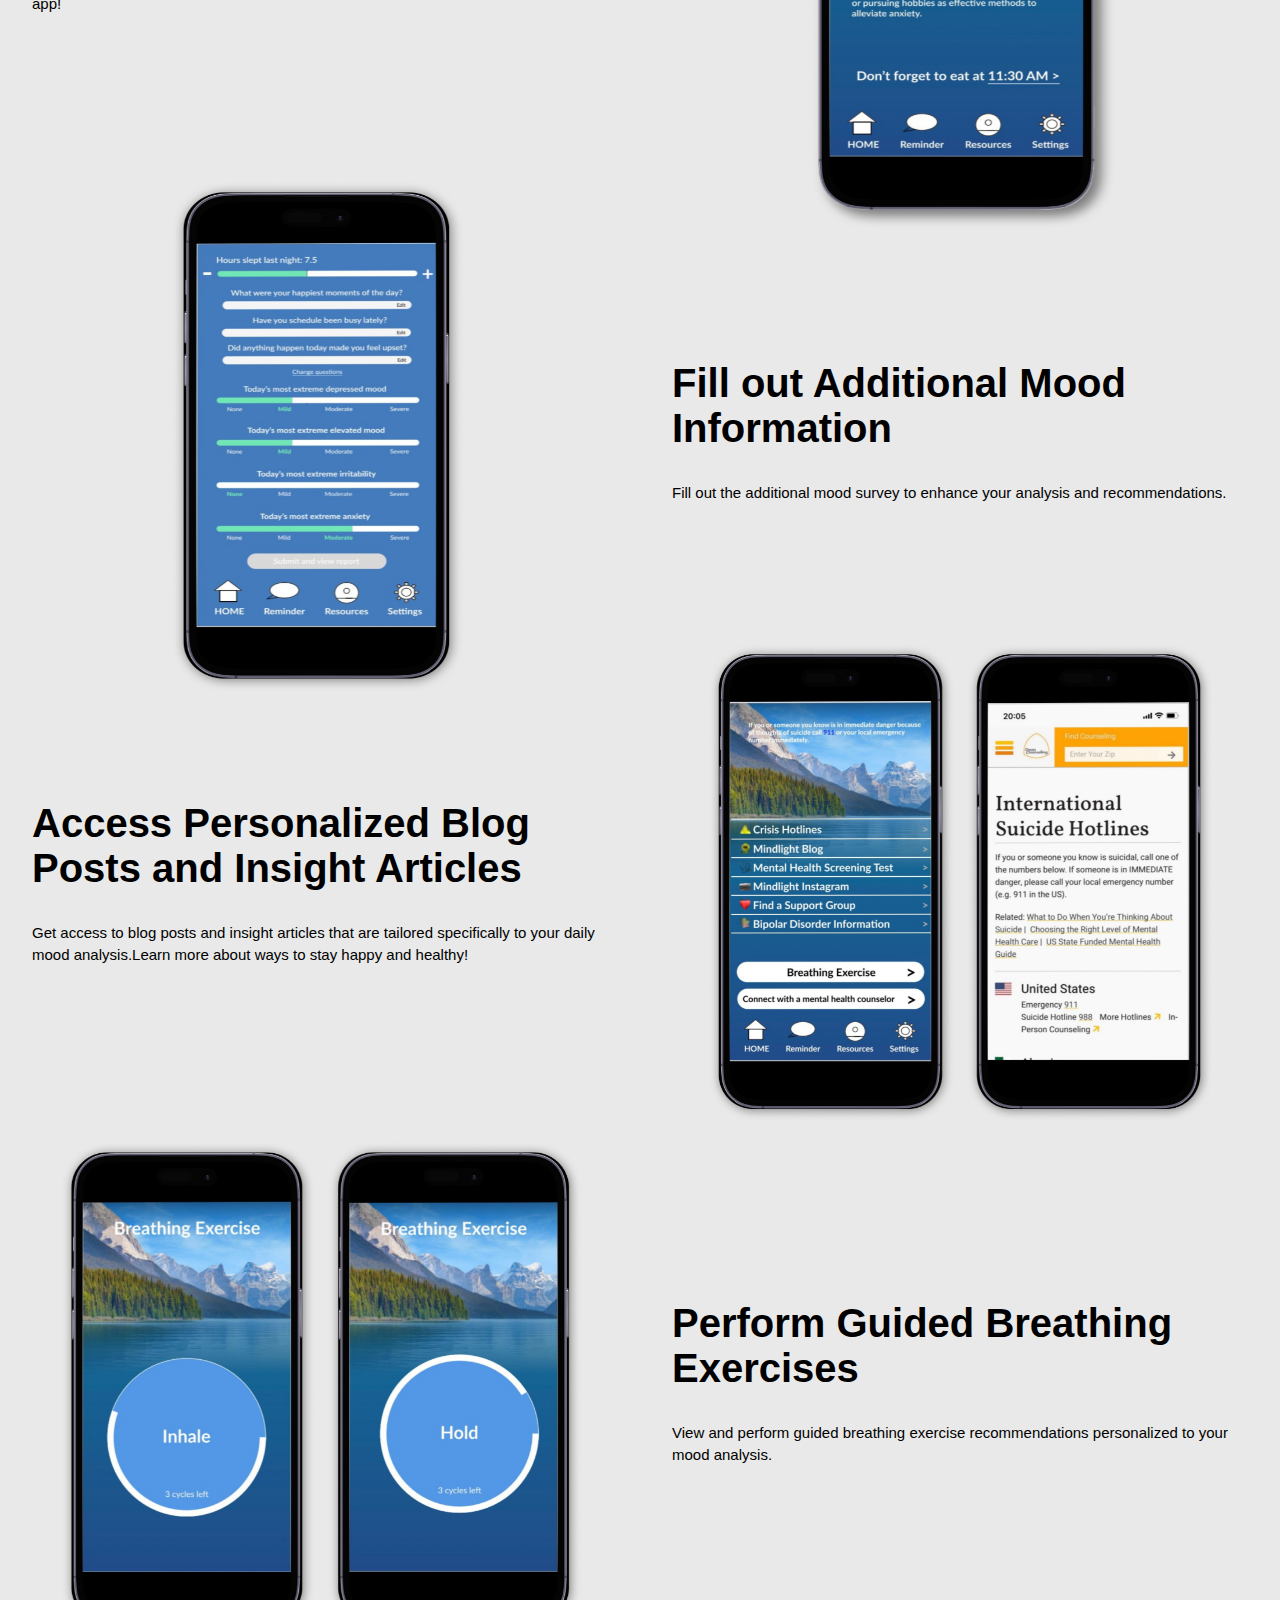
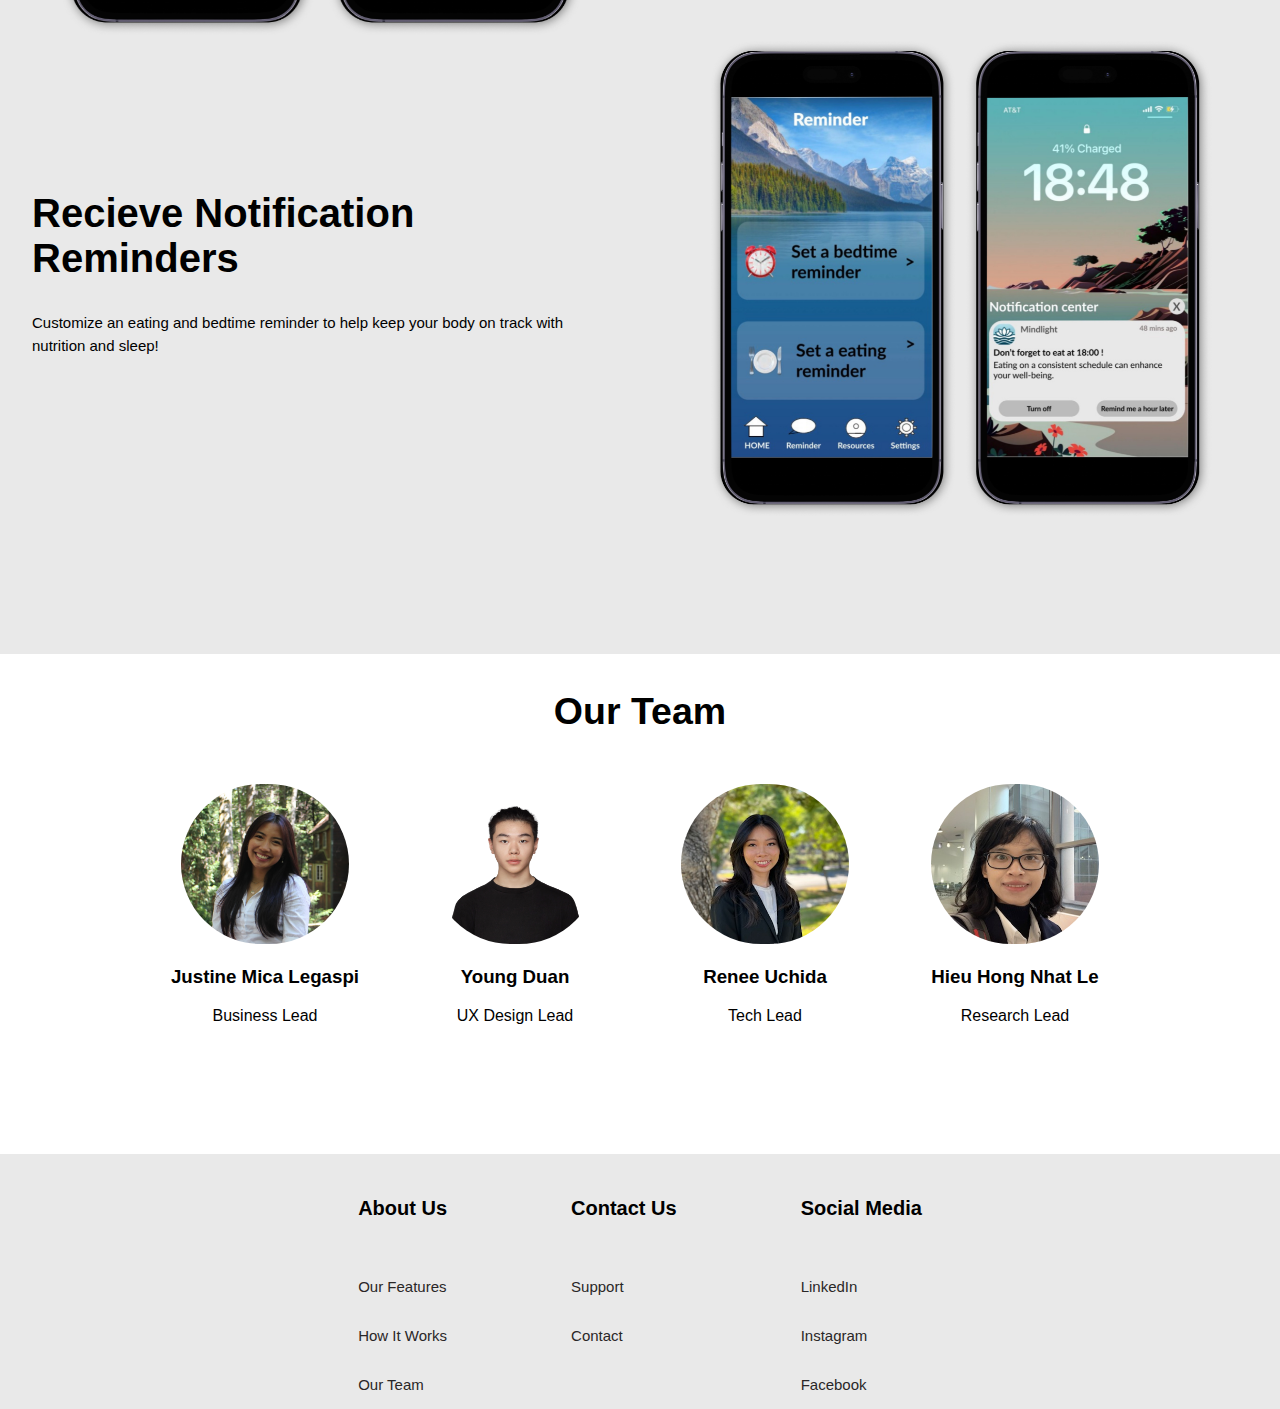
==== commit 3ade95e1: "updated" ====
--- a/index.html
+++ b/index.html
@@ -26,9 +26,9 @@
             Shine Brighter, Stress Lighter: Navigate Your Mind with MindLight
           </h1>
           <p>
-            Experience revolutionary mood tracking utilizing facial recognition,
-            text analysis, and voice analysis. Transform your life and elevate
-            your wellbeing with empowering insights
+            Experience revolutionary AI mood tracking utilizing facial
+            recognition, text analysis, and voice analysis. Transform your life
+            and elevate your wellbeing with empowering insights
           </p>
           <button>Download Now!</button>
         </div>
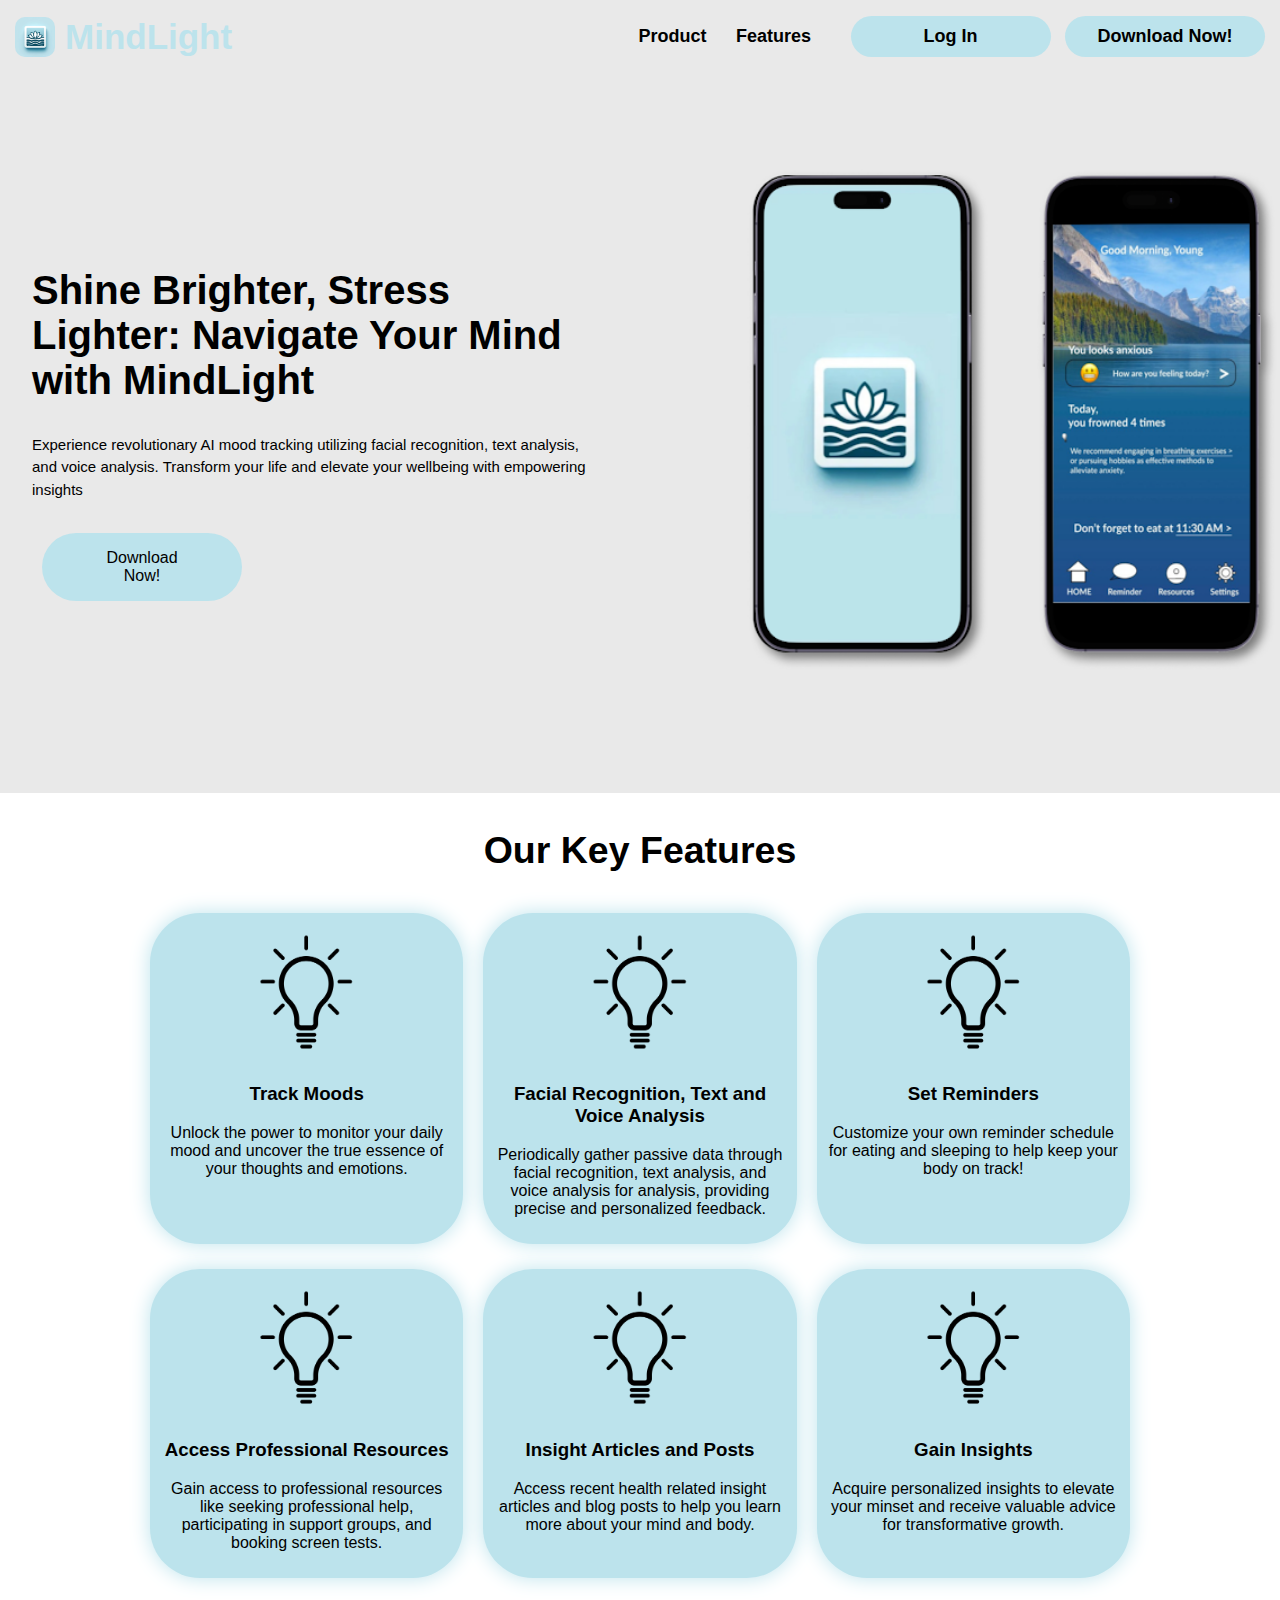
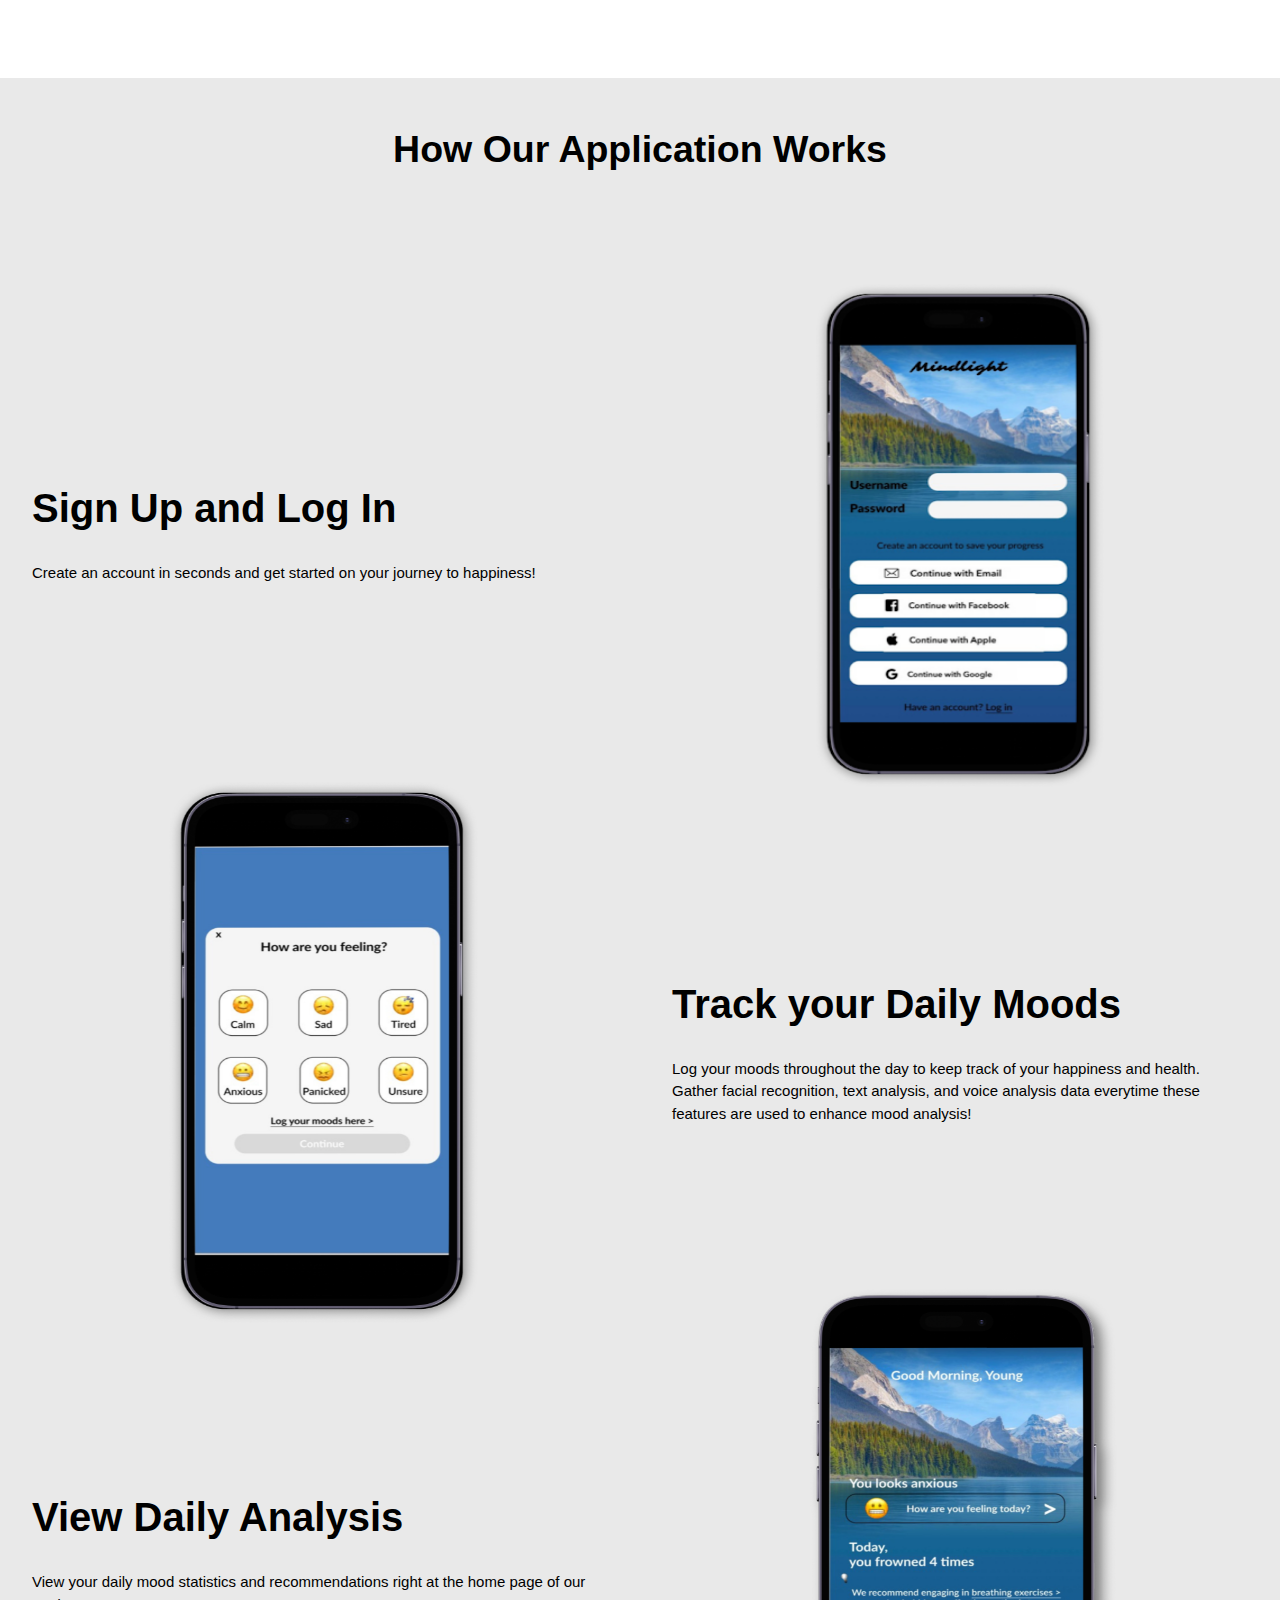
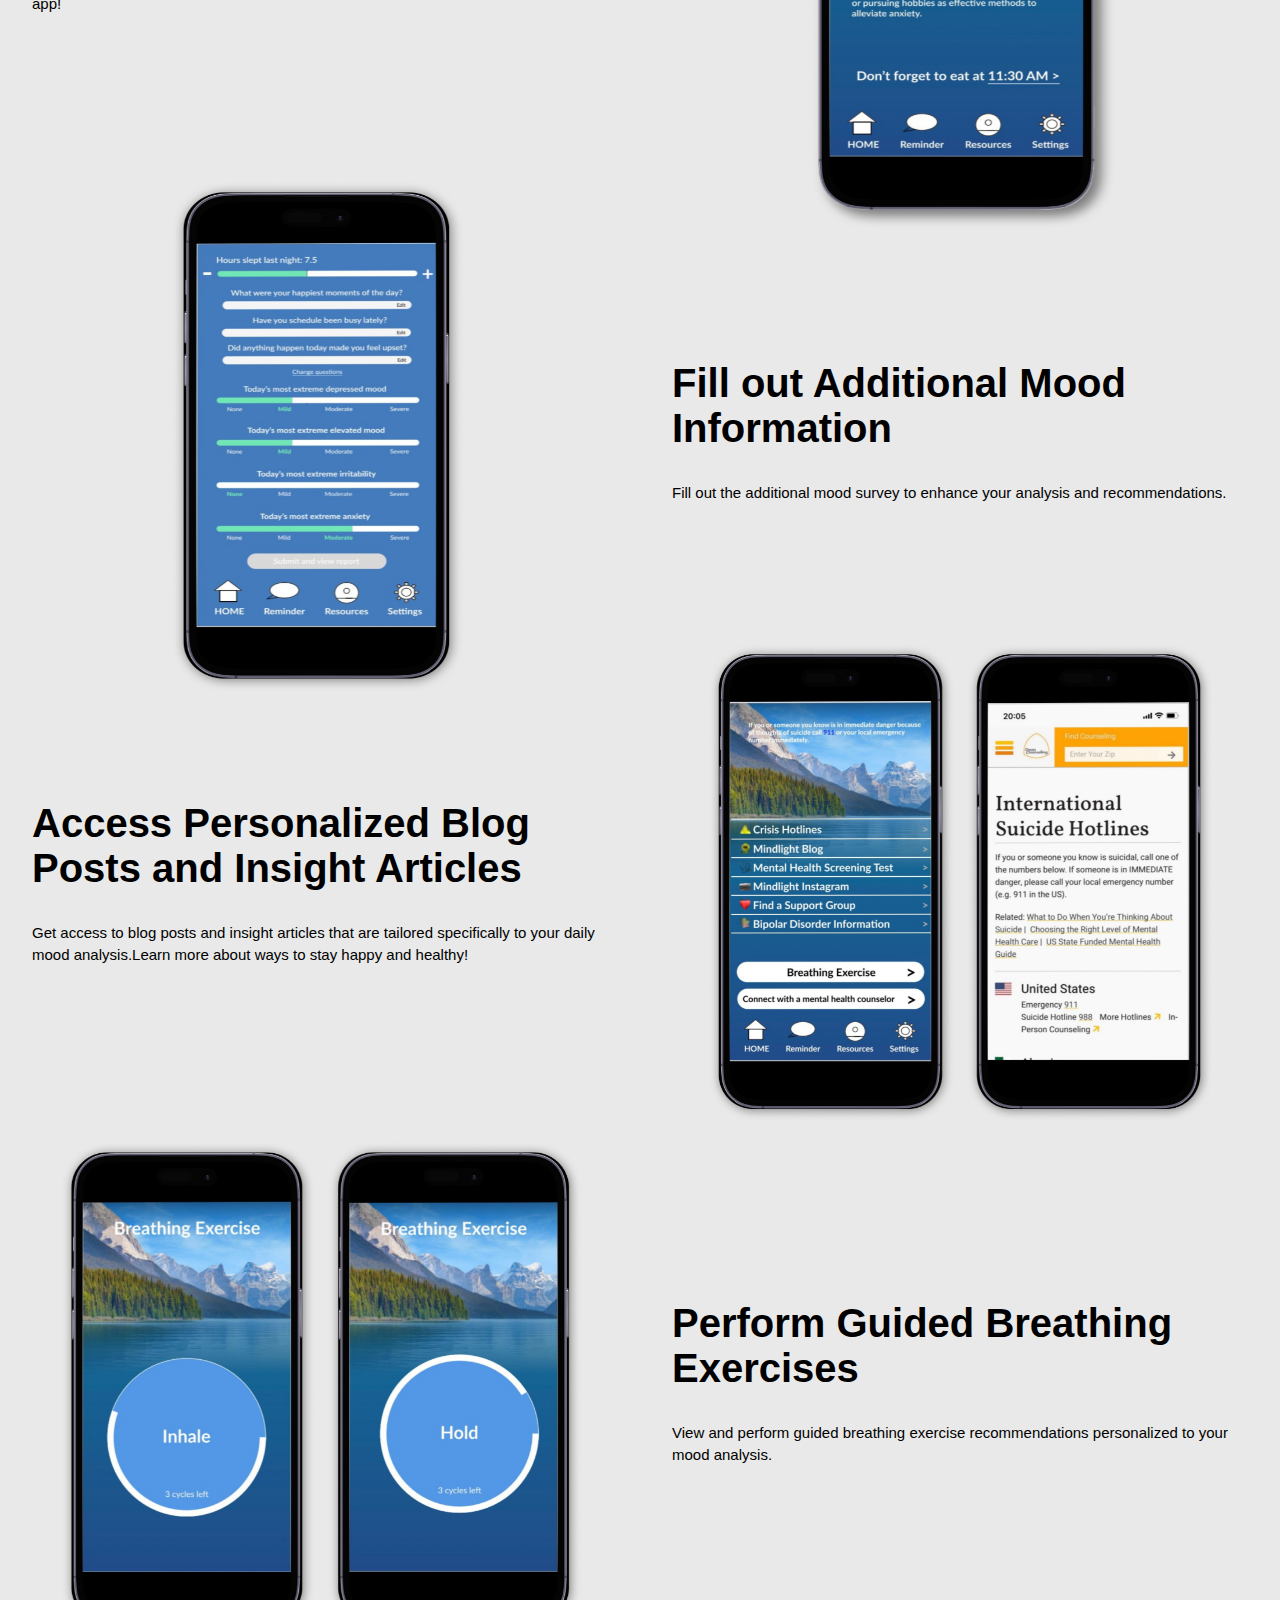
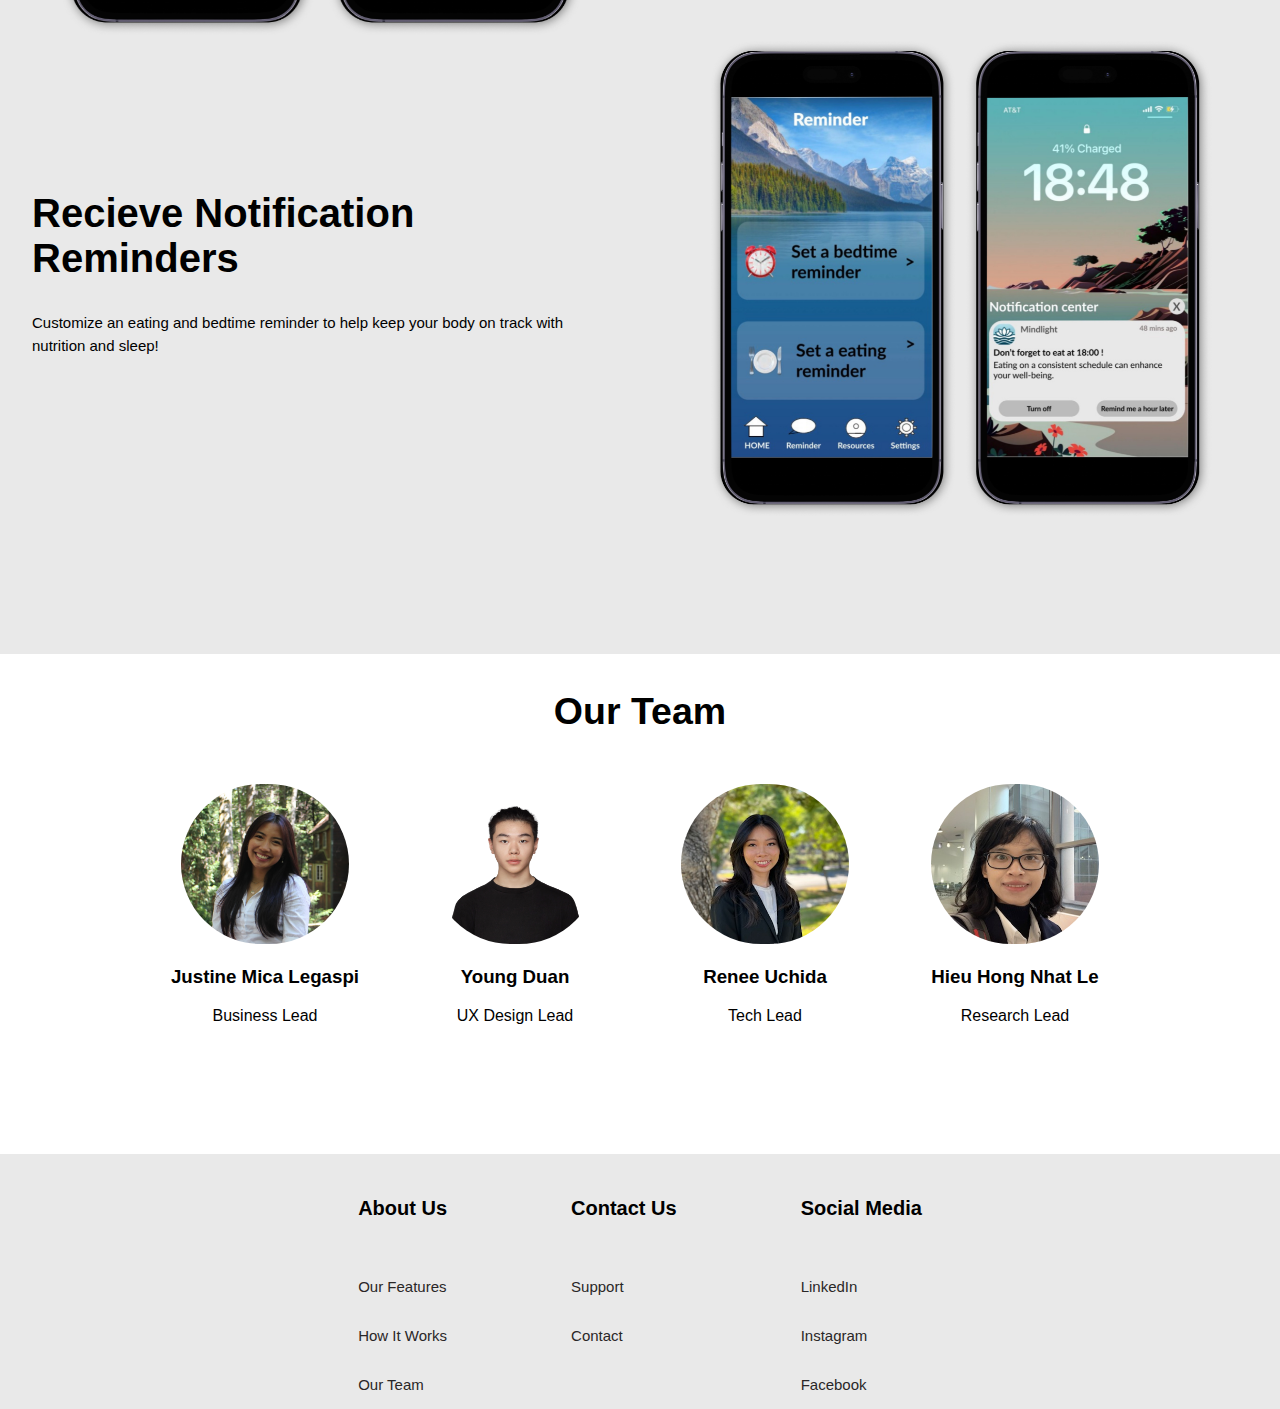
==== commit 60333322: "updated" ====
--- a/index.html
+++ b/index.html
@@ -12,7 +12,7 @@
         </div>
         <ul>
           <li><a href="#">Product</a></li>
-          <li><a href="#">Pricing</a></li>
+          <li><a href="#">Features</a></li>
           <button><a href="#">Log In</a></button>
           <button><a href="#">Download Now!</a></button>
         </ul>
